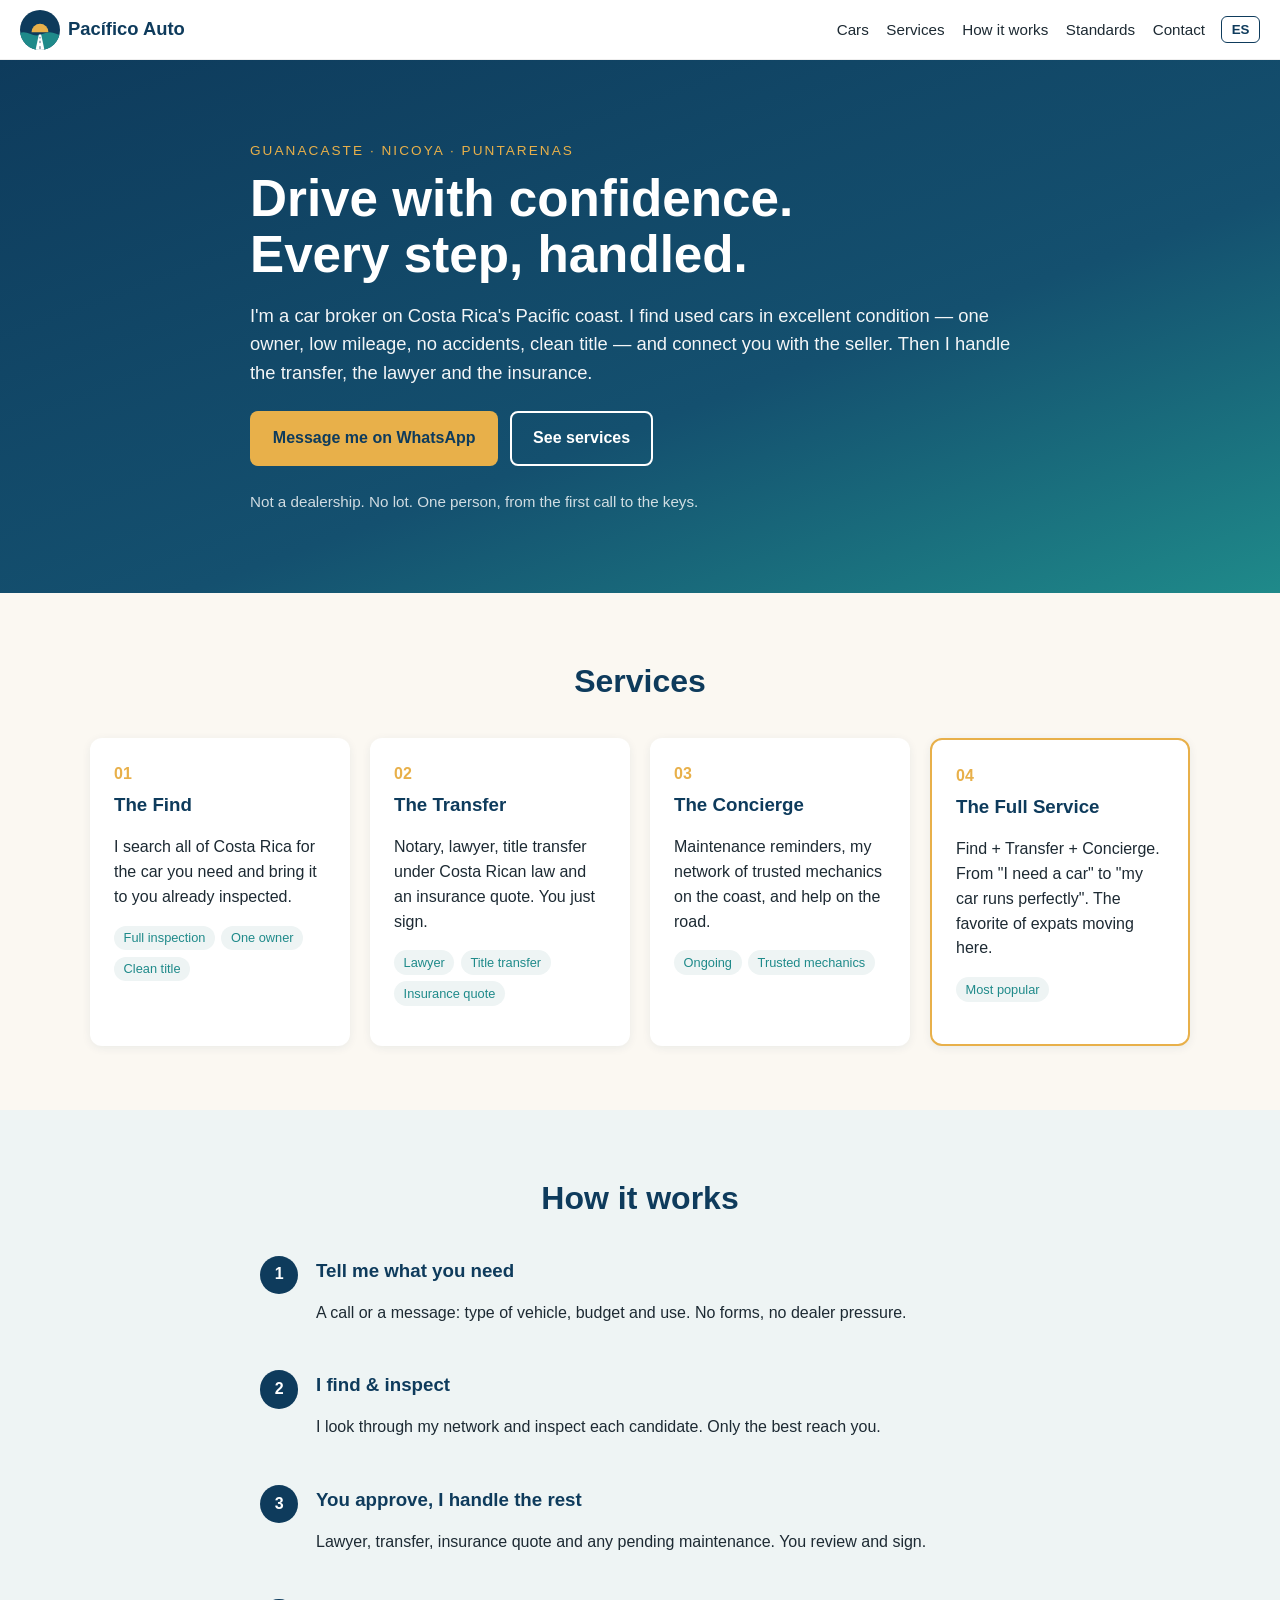
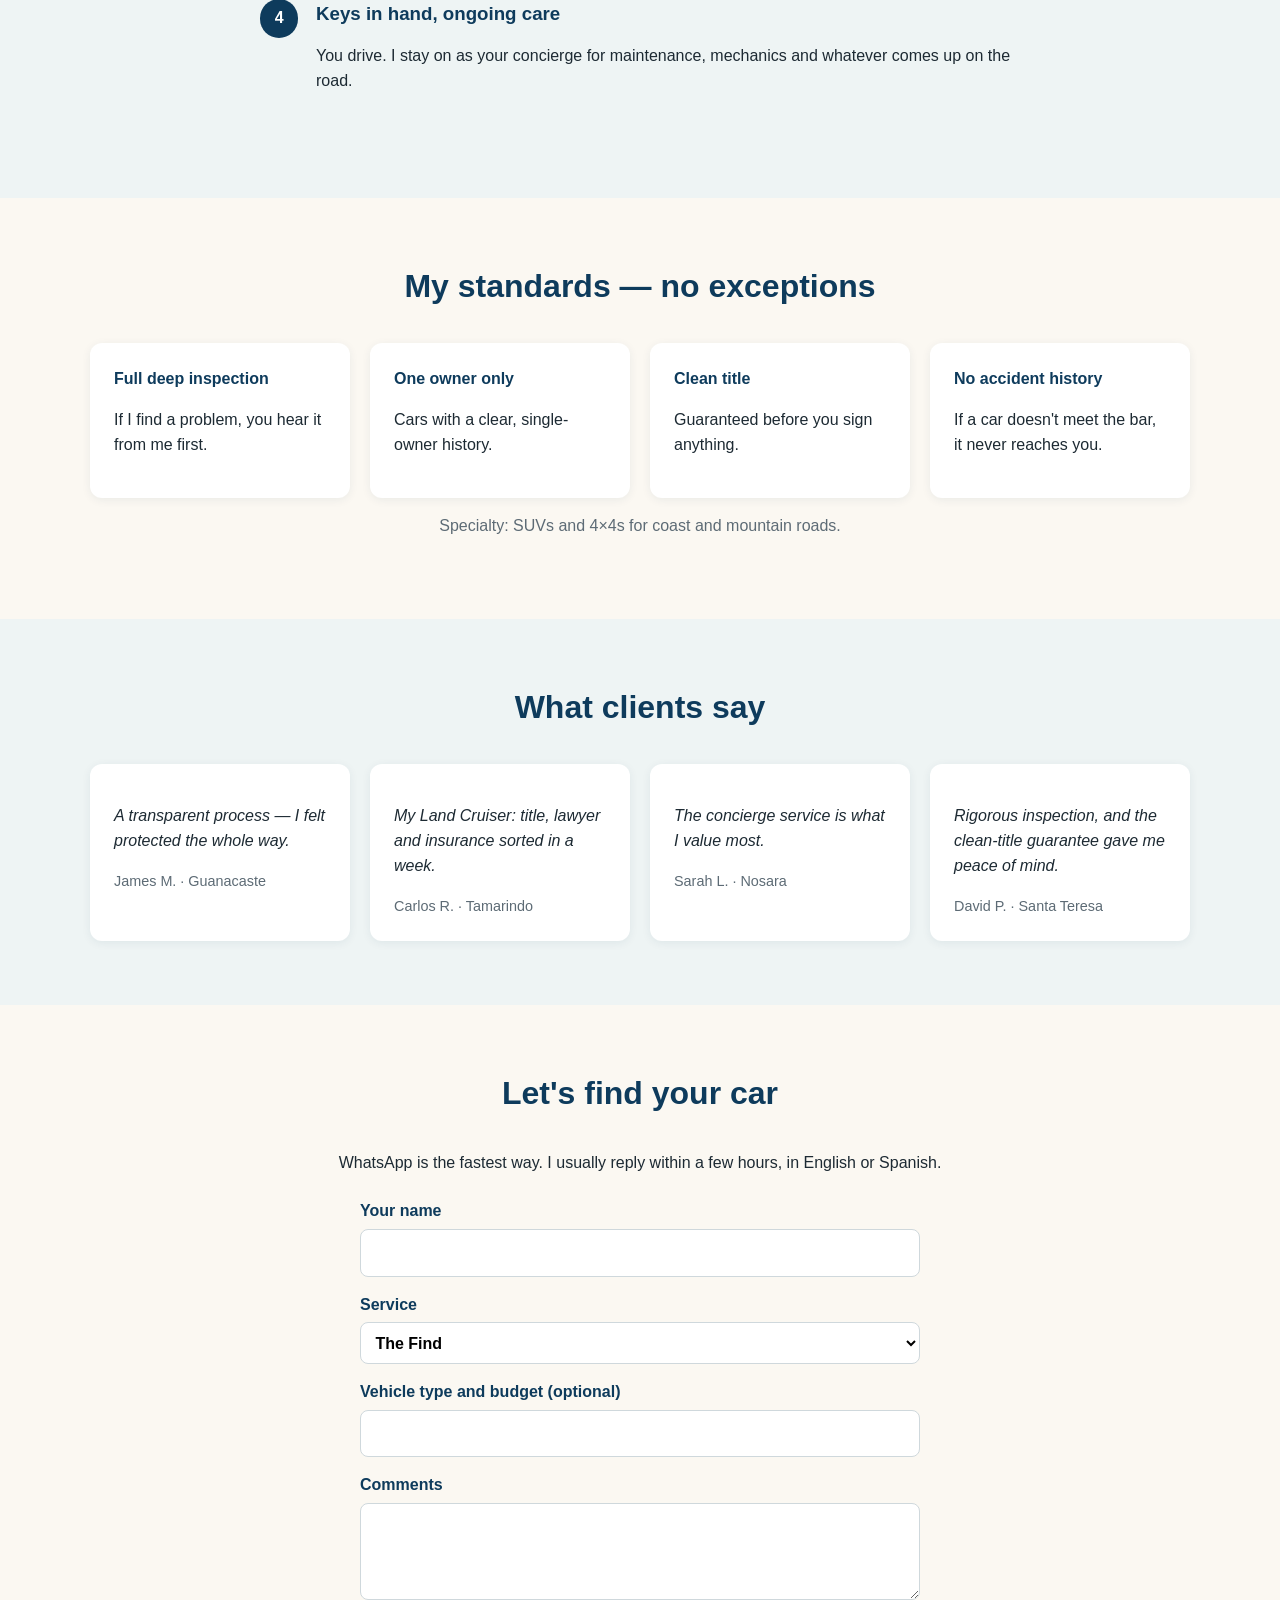
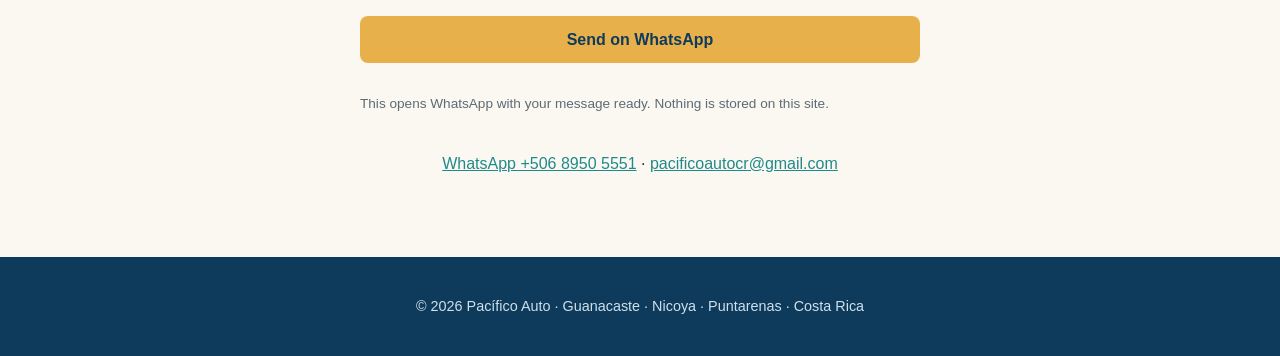
==== index.html @ 258a3d74 "Páginas de autos generadas desde las fichas (build.py) Co-Authored-By: Claude Fable 5.2 <noreply@ant" ====
<!DOCTYPE html>
<html lang="en" class="lang-en">
<head>
<meta charset="utf-8">
<meta name="viewport" content="width=device-width, initial-scale=1">
<title>Pacífico Auto — Car broker on Costa Rica's Pacific coast</title>
<meta name="description" content="Pacífico Auto finds one-owner, clean-title, accident-free used cars on Costa Rica's Pacific coast and handles the transfer, lawyer and insurance. Guanacaste · Nicoya · Puntarenas.">
<link rel="icon" href="img/icon.svg" type="image/svg+xml">
<link rel="stylesheet" href="css/style.css">
</head>
<body>

<header class="top">
  <a class="brand" href="#inicio" aria-label="Pacífico Auto">
    <img src="img/icon.svg" alt="" width="40" height="40">
    <span>Pacífico Auto</span>
  </a>
  <nav>
    <a href="autos/index.html"><span class="en">Cars</span><span class="es">Autos</span></a>
    <a href="#services"><span class="en">Services</span><span class="es">Servicios</span></a>
    <a href="#how"><span class="en">How it works</span><span class="es">Cómo funciona</span></a>
    <a href="#standards"><span class="en">Standards</span><span class="es">Estándares</span></a>
    <a href="#contact"><span class="en">Contact</span><span class="es">Contacto</span></a>
  </nav>
  <button class="lang-toggle" type="button" aria-label="Cambiar idioma / Switch language">
    <span class="en">ES</span><span class="es">EN</span>
  </button>
</header>

<main>

<section id="inicio" class="hero">
  <div class="hero-inner">
    <p class="kicker">Guanacaste · Nicoya · Puntarenas</p>
    <h1>Drive with confidence.<br>Every step, handled.</h1>
    <p class="lead">
      <span class="en">I'm a car broker on Costa Rica's Pacific coast. I find used cars in excellent condition — one owner, low mileage, no accidents, clean title — and connect you with the seller. Then I handle the transfer, the lawyer and the insurance.</span>
      <span class="es">Soy car broker en la costa del Pacífico de Costa Rica. Busco autos usados en excelentes condiciones —de un dueño, poco kilometraje, sin accidentes y título limpio— y lo conecto con el vendedor. Después me encargo del traspaso, el abogado y el seguro.</span>
    </p>
    <div class="cta">
      <a class="btn primary" href="https://wa.me/50689505551" target="_blank" rel="noopener">
        <span class="en">Message me on WhatsApp</span><span class="es">Escríbame por WhatsApp</span>
      </a>
      <a class="btn ghost" href="#services"><span class="en">See services</span><span class="es">Ver servicios</span></a>
    </div>
    <p class="note"><span class="en">Not a dealership. No lot. One person, from the first call to the keys.</span><span class="es">No soy agencia ni tengo lote. Una sola persona, de la primera llamada a las llaves.</span></p>
  </div>
</section>

<section id="services">
  <h2><span class="en">Services</span><span class="es">Servicios</span></h2>
  <div class="grid four">
    <article class="card">
      <span class="num">01</span>
      <h3>The Find</h3>
      <p class="en">I search all of Costa Rica for the car you need and bring it to you already inspected.</p>
      <p class="es">Busco en todo Costa Rica el auto que necesita y se lo entrego ya revisado.</p>
      <ul class="tags"><li class="en">Full inspection</li><li class="es">Inspección completa</li><li class="en">One owner</li><li class="es">Un dueño</li><li class="en">Clean title</li><li class="es">Título limpio</li></ul>
    </article>
    <article class="card">
      <span class="num">02</span>
      <h3>The Transfer</h3>
      <p class="en">Notary, lawyer, title transfer under Costa Rican law and an insurance quote. You just sign.</p>
      <p class="es">Notario, abogado, traspaso del título según la ley de Costa Rica y cotización del seguro. Usted solo firma.</p>
      <ul class="tags"><li class="en">Lawyer</li><li class="es">Abogado</li><li class="en">Title transfer</li><li class="es">Traspaso</li><li class="en">Insurance quote</li><li class="es">Seguro</li></ul>
    </article>
    <article class="card">
      <span class="num">03</span>
      <h3>The Concierge</h3>
      <p class="en">Maintenance reminders, my network of trusted mechanics on the coast, and help on the road.</p>
      <p class="es">Recordatorios de mantenimiento, mi red de mecánicos de confianza en la costa y ayuda en carretera.</p>
      <ul class="tags"><li class="en">Ongoing</li><li class="es">Continuo</li><li class="en">Trusted mechanics</li><li class="es">Mecánicos de confianza</li></ul>
    </article>
    <article class="card featured">
      <span class="num">04</span>
      <h3>The Full Service</h3>
      <p class="en">Find + Transfer + Concierge. From "I need a car" to "my car runs perfectly". The favorite of expats moving here.</p>
      <p class="es">Find + Transfer + Concierge. Del "necesito un auto" al "mi auto anda perfecto". El favorito de los expats que llegan.</p>
      <ul class="tags"><li class="en">Most popular</li><li class="es">El más pedido</li></ul>
    </article>
  </div>
</section>

<section id="how" class="alt">
  <h2><span class="en">How it works</span><span class="es">Cómo funciona</span></h2>
  <ol class="steps">
    <li><h3><span class="en">Tell me what you need</span><span class="es">Dígame qué necesita</span></h3>
      <p class="en">A call or a message: type of vehicle, budget and use. No forms, no dealer pressure.</p>
      <p class="es">Una llamada o un mensaje: tipo de vehículo, presupuesto y uso. Sin formularios ni presión de agencia.</p></li>
    <li><h3><span class="en">I find &amp; inspect</span><span class="es">Busco e inspecciono</span></h3>
      <p class="en">I look through my network and inspect each candidate. Only the best reach you.</p>
      <p class="es">Busco en mi red e inspecciono cada opción. Solo le llegan las mejores.</p></li>
    <li><h3><span class="en">You approve, I handle the rest</span><span class="es">Usted aprueba, yo hago el resto</span></h3>
      <p class="en">Lawyer, transfer, insurance quote and any pending maintenance. You review and sign.</p>
      <p class="es">Abogado, traspaso, cotización del seguro y cualquier mantenimiento pendiente. Usted revisa y firma.</p></li>
    <li><h3><span class="en">Keys in hand, ongoing care</span><span class="es">Llaves en mano y cuidado continuo</span></h3>
      <p class="en">You drive. I stay on as your concierge for maintenance, mechanics and whatever comes up on the road.</p>
      <p class="es">Usted maneja. Yo sigo como su concierge: mantenimiento, mecánicos y lo que surja en la carretera.</p></li>
  </ol>
</section>

<section id="standards">
  <h2><span class="en">My standards — no exceptions</span><span class="es">Mis estándares, sin excepciones</span></h2>
  <div class="grid four">
    <div class="std"><strong><span class="en">Full deep inspection</span><span class="es">Inspección completa</span></strong>
      <p class="en">If I find a problem, you hear it from me first.</p><p class="es">Si encuentro un problema, usted lo sabe primero.</p></div>
    <div class="std"><strong><span class="en">One owner only</span><span class="es">Un solo dueño</span></strong>
      <p class="en">Cars with a clear, single-owner history.</p><p class="es">Autos con historia clara, de un solo dueño.</p></div>
    <div class="std"><strong><span class="en">Clean title</span><span class="es">Título limpio</span></strong>
      <p class="en">Guaranteed before you sign anything.</p><p class="es">Garantizado antes de que usted firme.</p></div>
    <div class="std"><strong><span class="en">No accident history</span><span class="es">Sin accidentes</span></strong>
      <p class="en">If a car doesn't meet the bar, it never reaches you.</p><p class="es">Si un auto no cumple, nunca le llega.</p></div>
  </div>
  <p class="center muted"><span class="en">Specialty: SUVs and 4×4s for coast and mountain roads.</span><span class="es">Especialidad: SUVs y 4×4 para la costa y la montaña.</span></p>
</section>

<section id="testimonials" class="alt">
  <h2><span class="en">What clients say</span><span class="es">Lo que dicen los clientes</span></h2>
  <div class="grid four">
    <blockquote><p class="en">A transparent process — I felt protected the whole way.</p><p class="es">Un proceso transparente; me sentí protegido todo el tiempo.</p><cite>James M. · Guanacaste</cite></blockquote>
    <blockquote><p class="en">My Land Cruiser: title, lawyer and insurance sorted in a week.</p><p class="es">Mi Land Cruiser: título, abogado y seguro listos en una semana.</p><cite>Carlos R. · Tamarindo</cite></blockquote>
    <blockquote><p class="en">The concierge service is what I value most.</p><p class="es">El servicio de concierge es lo que más valoro.</p><cite>Sarah L. · Nosara</cite></blockquote>
    <blockquote><p class="en">Rigorous inspection, and the clean-title guarantee gave me peace of mind.</p><p class="es">Inspección rigurosa, y la garantía de título limpio me dio tranquilidad.</p><cite>David P. · Santa Teresa</cite></blockquote>
  </div>
</section>

<section id="contact">
  <h2><span class="en">Let's find your car</span><span class="es">Busquemos su auto</span></h2>
  <p class="center"><span class="en">WhatsApp is the fastest way. I usually reply within a few hours, in English or Spanish.</span><span class="es">WhatsApp es lo más rápido. Normalmente respondo en pocas horas, en español o inglés.</span></p>
  <form id="wa-form" class="form">
    <label><span class="en">Your name</span><span class="es">Su nombre</span><input name="name" required></label>
    <label><span class="en">Service</span><span class="es">Servicio</span>
      <select name="service">
        <option>The Find</option><option>The Transfer</option><option>The Concierge</option><option>The Full Service</option>
        <option value="Not sure yet">Not sure yet / Aún no sé</option>
      </select></label>
    <label><span class="en">Vehicle type and budget (optional)</span><span class="es">Tipo de vehículo y presupuesto (opcional)</span><input name="vehicle"></label>
    <label><span class="en">Comments</span><span class="es">Comentarios</span><textarea name="comments" rows="3"></textarea></label>
    <button class="btn primary" type="submit"><span class="en">Send on WhatsApp</span><span class="es">Enviar por WhatsApp</span></button>
    <p class="muted small"><span class="en">This opens WhatsApp with your message ready. Nothing is stored on this site.</span><span class="es">Se abre WhatsApp con su mensaje listo. Este sitio no guarda nada.</span></p>
  </form>
  <p class="center"><a href="https://wa.me/50689505551" target="_blank" rel="noopener">WhatsApp +506 8950 5551</a> · <a href="mailto:pacificoautocr@gmail.com">pacificoautocr@gmail.com</a></p>
</section>

</main>

<footer>
  <p>© <span id="year">2026</span> Pacífico Auto · Guanacaste · Nicoya · Puntarenas · Costa Rica</p>
</footer>

<script src="js/main.js"></script>
</body>
</html>
---- css/style.css ----
:root{--ocean:#0E3B5C;--sand:#E8B04A;--teal:#1F8A8A;--ink:#1d2a33;--muted:#5d6b75;--bg:#fbf8f2;--card:#fff}
*{box-sizing:border-box}
html{scroll-behavior:smooth}
body{margin:0;font-family:"Helvetica Neue",Arial,sans-serif;color:var(--ink);background:var(--bg);line-height:1.55}
.lang-en .es,.lang-es .en{display:none}
a{color:var(--teal)}
.top{position:sticky;top:0;z-index:10;display:flex;align-items:center;gap:1rem;padding:.6rem 1.25rem;background:rgba(255,255,255,.95);border-bottom:1px solid #eee}
.brand{display:flex;align-items:center;gap:.5rem;font-weight:700;font-size:1.15rem;color:var(--ocean);text-decoration:none}
.top nav{margin-left:auto;display:flex;gap:1.1rem}
.top nav a{color:var(--ink);text-decoration:none;font-size:.95rem}
.lang-toggle{border:1px solid var(--ocean);background:none;color:var(--ocean);border-radius:6px;padding:.3rem .6rem;font-weight:700;cursor:pointer}
.hero{background:linear-gradient(160deg,var(--ocean) 0%,#14506f 60%,var(--teal) 100%);color:#fff;padding:5rem 1.25rem 4rem}
.hero-inner{max-width:780px;margin:0 auto}
.kicker{letter-spacing:.15em;text-transform:uppercase;color:var(--sand);font-size:.85rem;margin:0}
h1{font-size:clamp(2rem,5vw,3.2rem);line-height:1.1;margin:.6rem 0 1rem}
.lead{font-size:1.15rem;opacity:.95}
.note{opacity:.8;font-size:.95rem}
.cta{display:flex;flex-wrap:wrap;gap:.75rem;margin:1.5rem 0}
.btn{display:inline-block;padding:.8rem 1.3rem;border-radius:8px;font-weight:700;text-decoration:none;border:2px solid transparent;cursor:pointer;font-size:1rem}
.btn.primary{background:var(--sand);color:var(--ocean)}
.btn.ghost{border-color:#fff;color:#fff}
section{padding:4rem 1.25rem}
section.alt{background:#eef4f4}
h2{text-align:center;color:var(--ocean);font-size:2rem;margin:0 0 2rem}
.grid{display:grid;gap:1.25rem;max-width:1100px;margin:0 auto}
.grid.four{grid-template-columns:repeat(auto-fit,minmax(230px,1fr))}
.card,.std,blockquote{background:var(--card);border-radius:12px;padding:1.5rem;box-shadow:0 2px 10px rgba(14,59,92,.07)}
.card.featured{border:2px solid var(--sand)}
.num{color:var(--sand);font-weight:700}
.card h3{margin:.2rem 0 .5rem;color:var(--ocean)}
.tags{list-style:none;padding:0;display:flex;flex-wrap:wrap;gap:.4rem}
.tags li{background:#eef4f4;color:var(--teal);border-radius:20px;padding:.15rem .6rem;font-size:.8rem}
.lang-en .tags li.es,.lang-es .tags li.en{display:none}
.steps{max-width:760px;margin:0 auto;padding:0;list-style:none;counter-reset:s}
.steps li{counter-increment:s;position:relative;padding:0 0 1.5rem 3.5rem}
.steps li::before{content:counter(s);position:absolute;left:0;top:0;width:2.4rem;height:2.4rem;border-radius:50%;background:var(--ocean);color:#fff;display:grid;place-items:center;font-weight:700}
.steps h3{margin:.3rem 0;color:var(--ocean)}
.std strong{color:var(--ocean)}
blockquote{margin:0;font-style:italic}
cite{display:block;margin-top:.6rem;font-style:normal;color:var(--muted);font-size:.9rem}
.center{text-align:center}.muted{color:var(--muted)}.small{font-size:.85rem}
.form{max-width:560px;margin:1.5rem auto;display:grid;gap:1rem}
.form label{display:grid;gap:.3rem;font-weight:600;color:var(--ocean)}
.form input,.form select,.form textarea{font:inherit;padding:.65rem;border:1px solid #cfd8dc;border-radius:8px;background:#fff}
footer{background:var(--ocean);color:#cfe0ea;text-align:center;padding:1.5rem;font-size:.9rem}
@media(max-width:700px){.top nav{display:none}.hero{padding-top:3rem}}
/* --- Autos --- */
.aviso-ejemplo{margin:0;background:#b3261e;color:#fff;text-align:center;padding:.5rem;font-weight:700;font-size:.9rem}
.grid.autos{grid-template-columns:repeat(auto-fill,minmax(260px,1fr))}
.auto-card{position:relative;display:block;background:var(--card);border-radius:12px;overflow:hidden;box-shadow:0 2px 10px rgba(14,59,92,.07);text-decoration:none;color:var(--ink);padding-bottom:1rem}
.auto-card img,.auto-card .sin-foto{display:block;width:100%;aspect-ratio:3/2;object-fit:cover;background:#dfe9ec}
.auto-card h3{margin:.8rem 1rem .2rem;color:var(--ocean)}
.auto-card p{margin:.1rem 1rem}
.auto-card .estado{position:absolute;top:.7rem;left:.7rem}
.estado{display:inline-block;border-radius:20px;padding:.2rem .7rem;font-size:.8rem;font-weight:700;background:var(--teal);color:#fff}
.estado.reservado{background:var(--sand);color:var(--ocean)}
.estado.vendido{background:var(--muted)}
.precio{font-size:1.4rem;font-weight:700;color:var(--ocean);margin:.3rem 0}
.auto{max-width:1100px;margin:0 auto;padding-top:1.5rem}
.auto h1{color:var(--ocean);font-size:clamp(1.6rem,4vw,2.3rem);margin:.5rem 0 .2rem}
.migas a{text-decoration:none}
.auto-cols{display:grid;grid-template-columns:minmax(0,3fr) minmax(0,2fr);gap:2rem;align-items:start}
.galeria>img{width:100%;aspect-ratio:3/2;object-fit:cover;border-radius:12px;background:#dfe9ec;display:block}
.galeria.sin-fotos{aspect-ratio:3/2;display:grid;place-items:center;background:#dfe9ec;border-radius:12px;color:var(--muted)}
.thumbs{display:grid;grid-template-columns:repeat(auto-fill,minmax(84px,1fr));gap:.5rem;margin-top:.5rem}
.thumbs img{width:100%;aspect-ratio:3/2;object-fit:cover;border-radius:6px;cursor:pointer;opacity:.7;border:2px solid transparent}
.thumbs img.activa,.thumbs img:hover{opacity:1;border-color:var(--sand)}
.ficha{display:grid;grid-template-columns:1fr 1fr;gap:.6rem 1rem;margin:1rem 0}
.ficha dt{font-size:.8rem;color:var(--muted);text-transform:uppercase;letter-spacing:.05em}
.ficha dd{margin:0;font-weight:600}
.lang-en a.btn.es,.lang-es a.btn.en{display:none}
.auto-texto{max-width:720px;margin-top:2rem}
@media(max-width:800px){.auto-cols{grid-template-columns:1fr}}
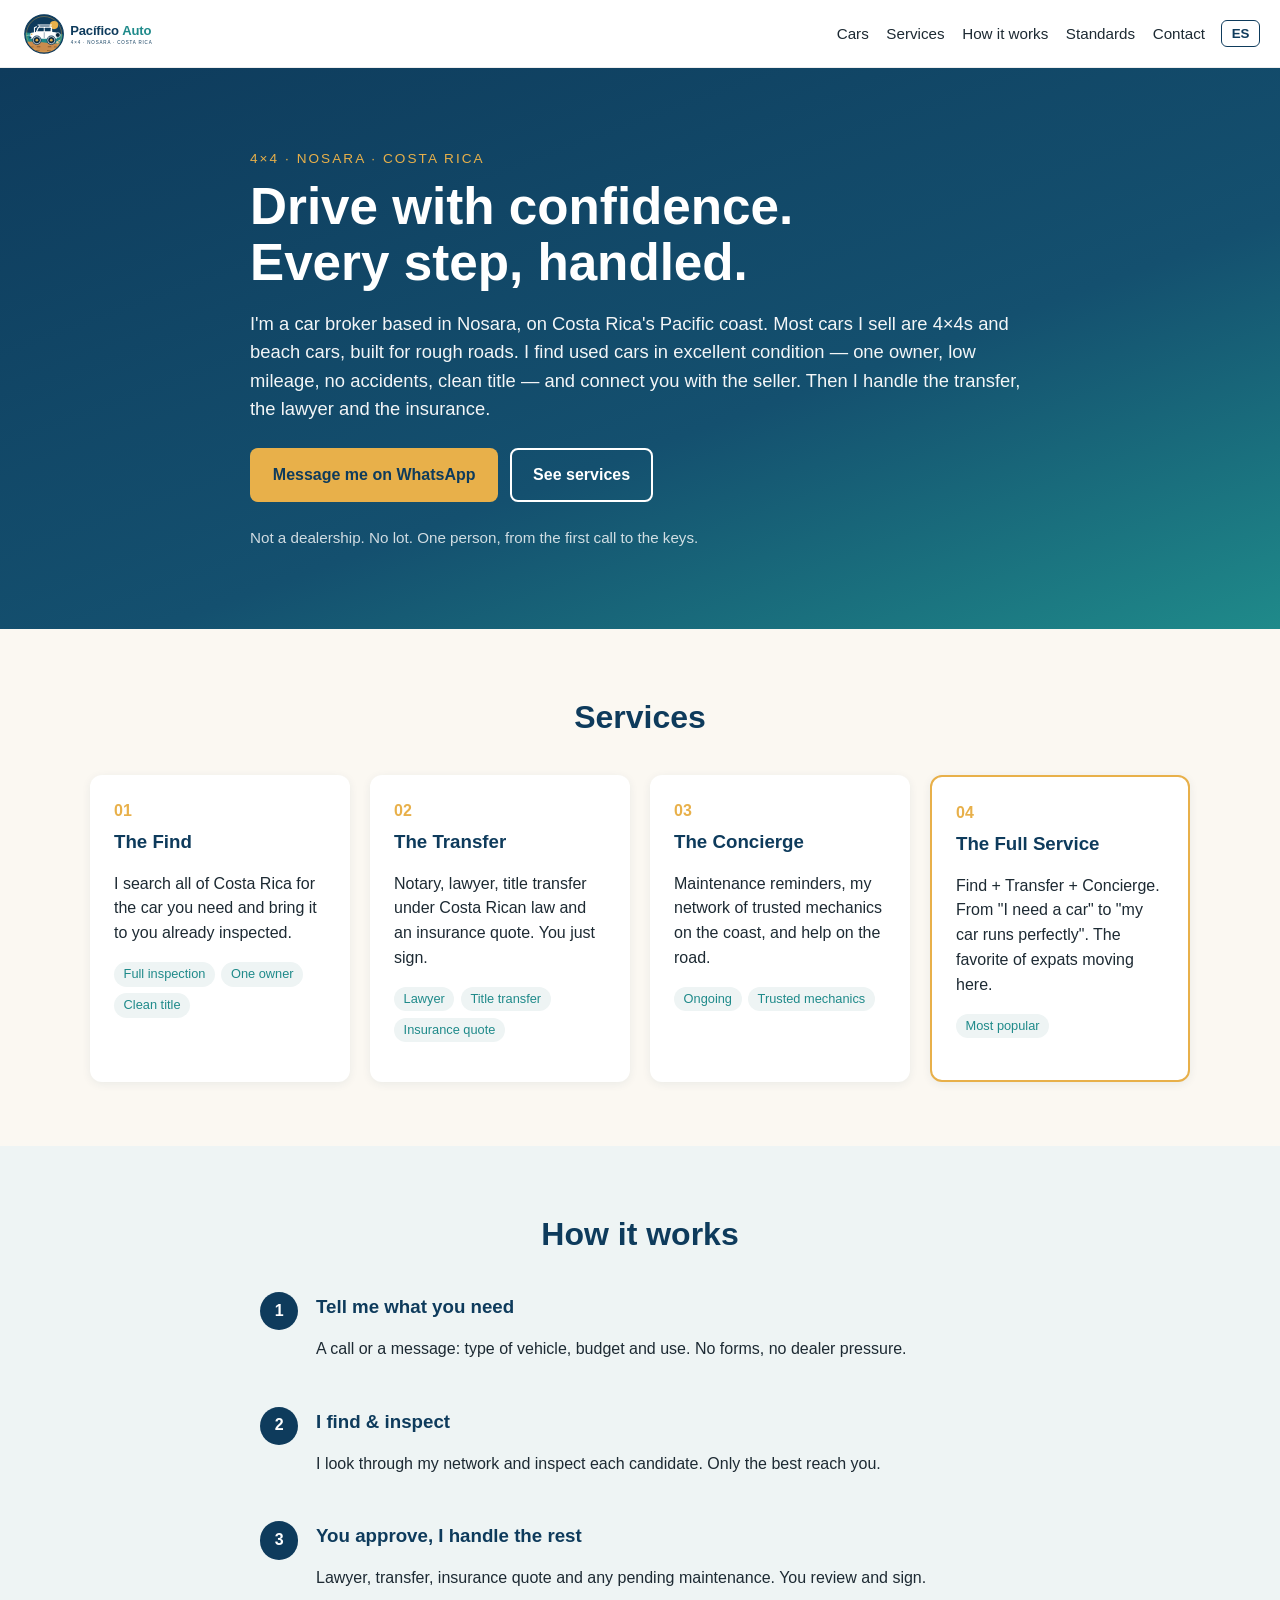
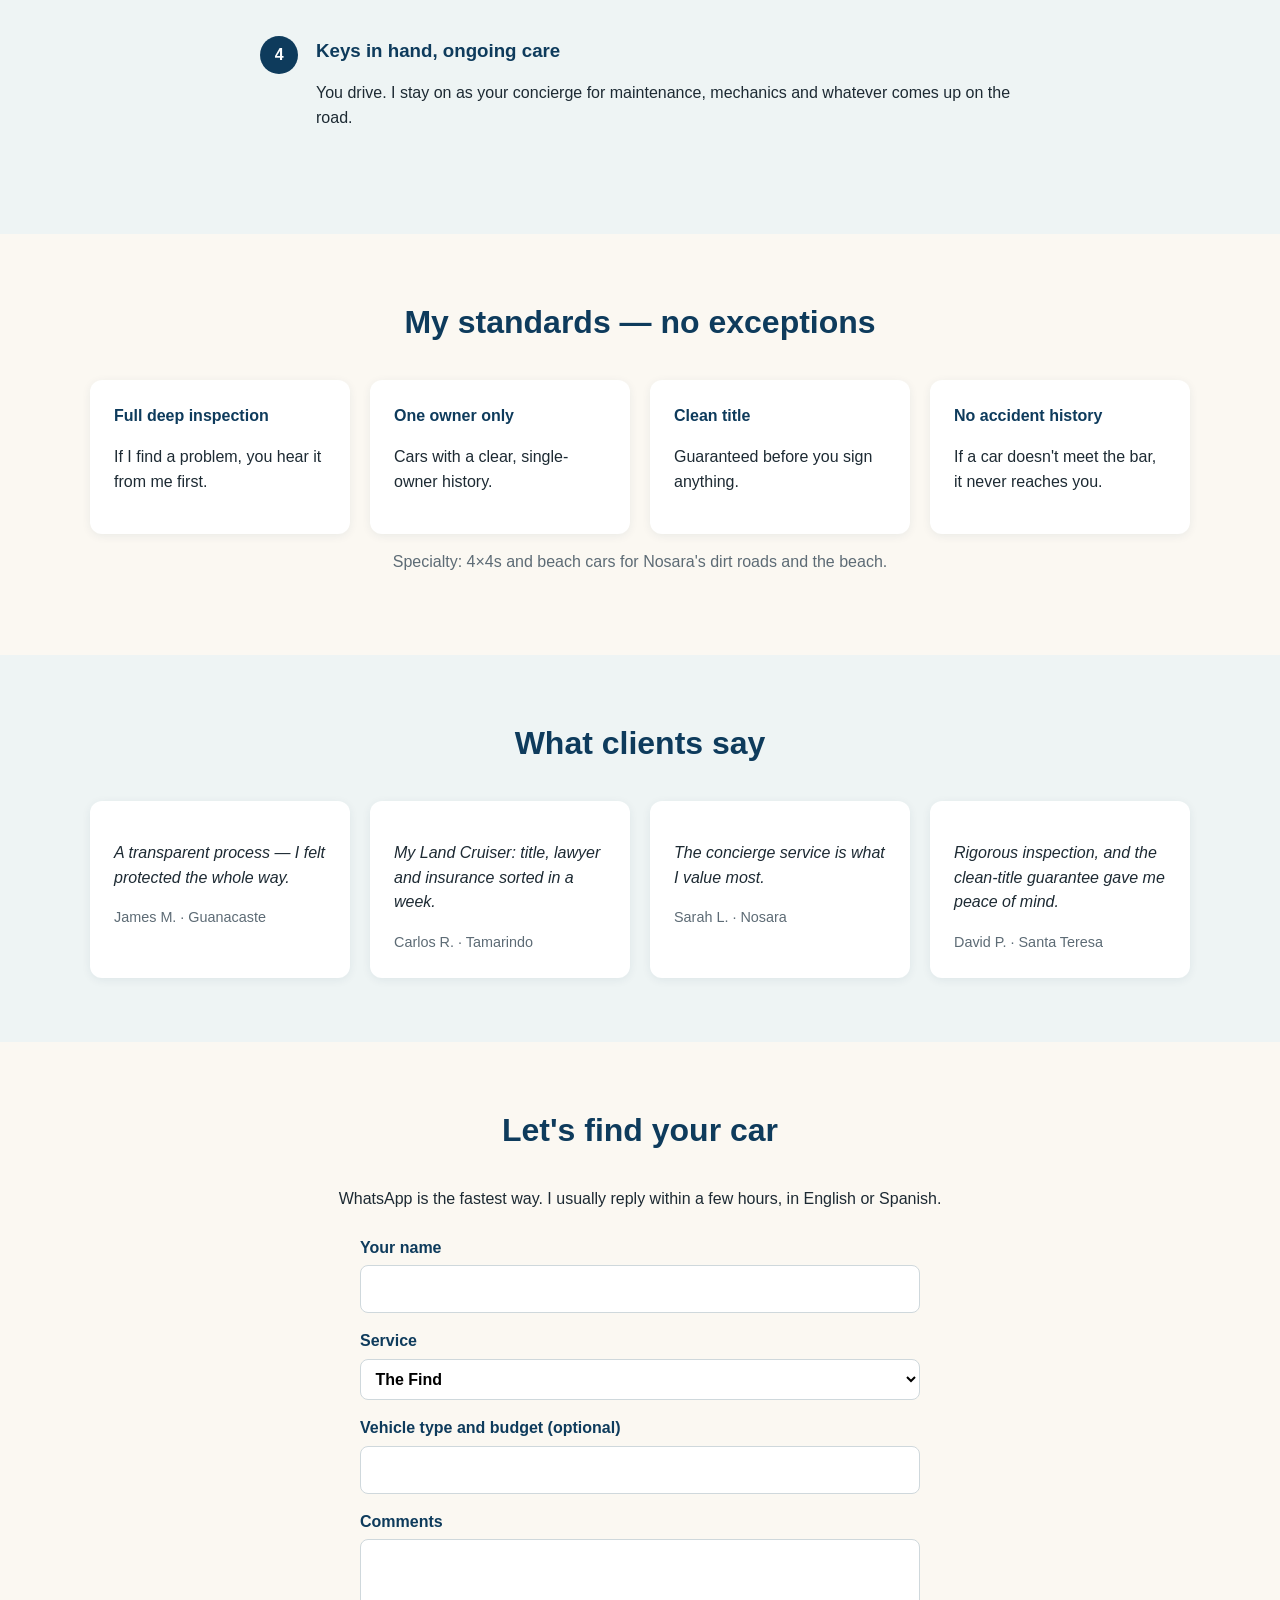
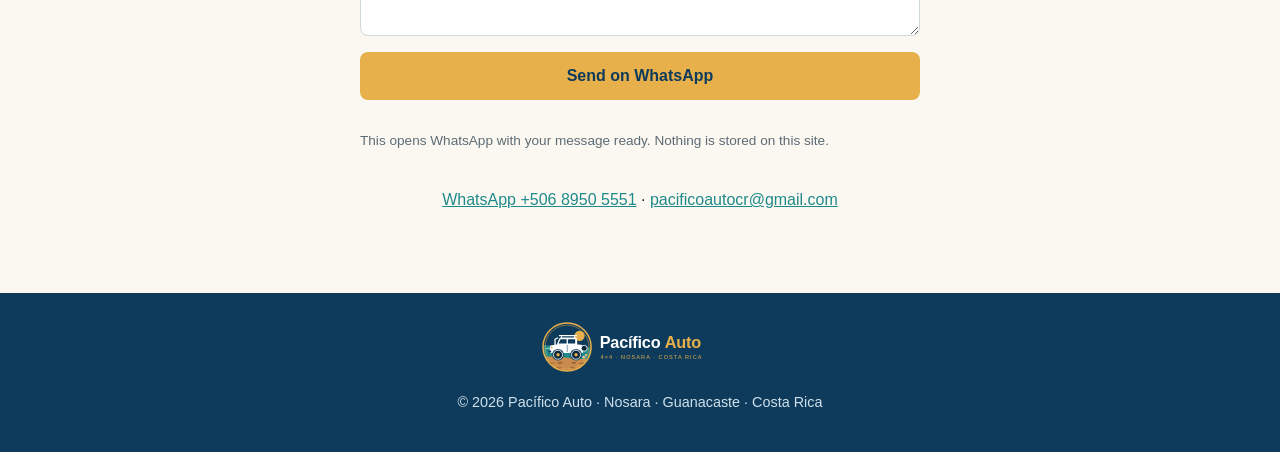
==== commit 9b202d50: "Logo 4×4 Nosara y textos de Nosara, 4×4 y playeros Co-Authored-By: Claude Opus 5.5 <noreply@anthropi" ====
--- a/index.html
+++ b/index.html
@@ -3,17 +3,27 @@
 <head>
 <meta charset="utf-8">
 <meta name="viewport" content="width=device-width, initial-scale=1">
-<title>Pacífico Auto — Car broker on Costa Rica's Pacific coast</title>
-<meta name="description" content="Pacífico Auto finds one-owner, clean-title, accident-free used cars on Costa Rica's Pacific coast and handles the transfer, lawyer and insurance. Guanacaste · Nicoya · Puntarenas.">
+<title>Pacífico Auto — 4×4 car broker in Nosara, Costa Rica</title>
+<meta name="description" content="Pacífico Auto finds one-owner, clean-title, accident-free 4×4s and beach cars in Nosara and Costa Rica's Pacific coast, and handles the transfer, lawyer and insurance. Guanacaste · Nicoya · Puntarenas.">
+<link rel="canonical" href="https://pacifico-auto.com/">
+<meta property="og:type" content="website">
+<meta property="og:site_name" content="Pacífico Auto">
+<meta property="og:title" content="Pacífico Auto — Drive with confidence. Every step, handled.">
+<meta property="og:description" content="Car broker on Costa Rica's Pacific coast: one-owner, clean-title, accident-free cars. Transfer, lawyer and insurance handled.">
+<meta property="og:url" content="https://pacifico-auto.com/">
+<meta property="og:locale" content="en_US">
+<meta property="og:locale:alternate" content="es_CR">
+<meta name="theme-color" content="#0E3B5C">
 <link rel="icon" href="img/icon.svg" type="image/svg+xml">
+<link rel="apple-touch-icon" href="img/pacifico-auto-icono.png">
+<meta property="og:image" content="https://pacifico-auto.com/img/pacifico-auto-cuadrado.png">
 <link rel="stylesheet" href="css/style.css">
 </head>
 <body>
 
 <header class="top">
   <a class="brand" href="#inicio" aria-label="Pacífico Auto">
-    <img src="img/icon.svg" alt="" width="40" height="40">
-    <span>Pacífico Auto</span>
+    <img class="logo" src="img/pacifico-auto-horizontal.svg" alt="Pacífico Auto — 4×4 · Nosara · Costa Rica" width="165" height="48">
   </a>
   <nav>
     <a href="autos/index.html"><span class="en">Cars</span><span class="es">Autos</span></a>
@@ -31,11 +41,11 @@
 
 <section id="inicio" class="hero">
   <div class="hero-inner">
-    <p class="kicker">Guanacaste · Nicoya · Puntarenas</p>
+    <p class="kicker">4×4 · Nosara · Costa Rica</p>
     <h1>Drive with confidence.<br>Every step, handled.</h1>
     <p class="lead">
-      <span class="en">I'm a car broker on Costa Rica's Pacific coast. I find used cars in excellent condition — one owner, low mileage, no accidents, clean title — and connect you with the seller. Then I handle the transfer, the lawyer and the insurance.</span>
-      <span class="es">Soy car broker en la costa del Pacífico de Costa Rica. Busco autos usados en excelentes condiciones —de un dueño, poco kilometraje, sin accidentes y título limpio— y lo conecto con el vendedor. Después me encargo del traspaso, el abogado y el seguro.</span>
+      <span class="en">I'm a car broker based in Nosara, on Costa Rica's Pacific coast. Most cars I sell are 4×4s and beach cars, built for rough roads. I find used cars in excellent condition — one owner, low mileage, no accidents, clean title — and connect you with the seller. Then I handle the transfer, the lawyer and the insurance.</span>
+      <span class="es">Soy car broker en Nosara, en la costa del Pacífico de Costa Rica. La mayoría de los carros que vendo son 4×4 y playeros, hechos para calles malas. Busco autos usados en excelentes condiciones —de un dueño, poco kilometraje, sin accidentes y título limpio— y lo conecto con el vendedor. Después me encargo del traspaso, el abogado y el seguro.</span>
     </p>
     <div class="cta">
       <a class="btn primary" href="https://wa.me/50689505551" target="_blank" rel="noopener">
@@ -111,7 +121,7 @@
     <div class="std"><strong><span class="en">No accident history</span><span class="es">Sin accidentes</span></strong>
       <p class="en">If a car doesn't meet the bar, it never reaches you.</p><p class="es">Si un auto no cumple, nunca le llega.</p></div>
   </div>
-  <p class="center muted"><span class="en">Specialty: SUVs and 4×4s for coast and mountain roads.</span><span class="es">Especialidad: SUVs y 4×4 para la costa y la montaña.</span></p>
+  <p class="center muted"><span class="en">Specialty: 4×4s and beach cars for Nosara's dirt roads and the beach.</span><span class="es">Especialidad: 4×4 y playeros para las calles de tierra de Nosara y la playa.</span></p>
 </section>
 
 <section id="testimonials" class="alt">
@@ -145,7 +155,8 @@
 </main>
 
 <footer>
-  <p>© <span id="year">2026</span> Pacífico Auto · Guanacaste · Nicoya · Puntarenas · Costa Rica</p>
+  <img class="footer-logo" src="img/pacifico-auto-horizontal-fondo-azul.svg" alt="Pacífico Auto" width="206" height="60">
+  <p>© <span id="year">2026</span> Pacífico Auto · Nosara · Guanacaste · Costa Rica</p>
 </footer>
 
 <script src="js/main.js"></script>
--- a/css/style.css
+++ b/css/style.css
@@ -71,3 +71,6 @@
 .lang-en a.btn.es,.lang-es a.btn.en{display:none}
 .auto-texto{max-width:720px;margin-top:2rem}
 @media(max-width:800px){.auto-cols{grid-template-columns:1fr}}
+
+.brand .logo{height:48px;width:auto;display:block}
+.footer-logo{height:60px;width:auto;display:block;margin:0 auto .5rem;border-radius:8px}
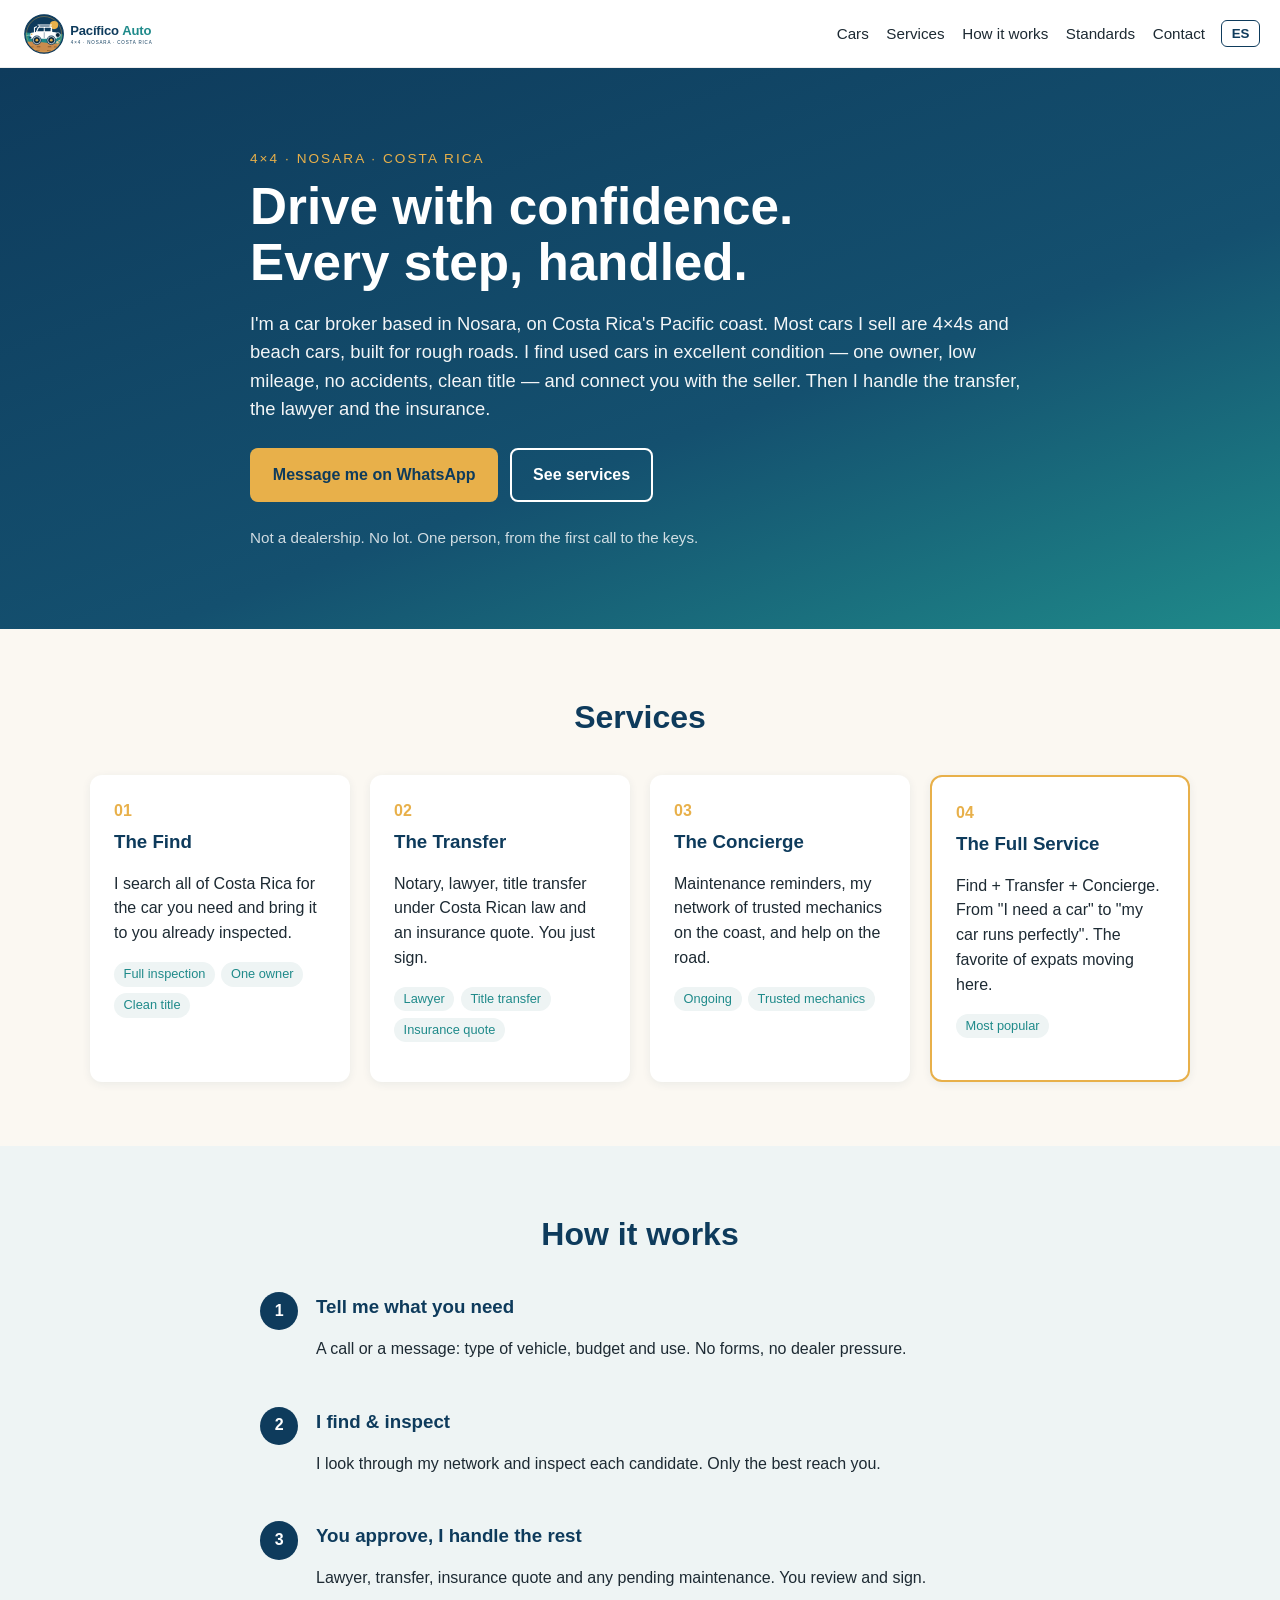
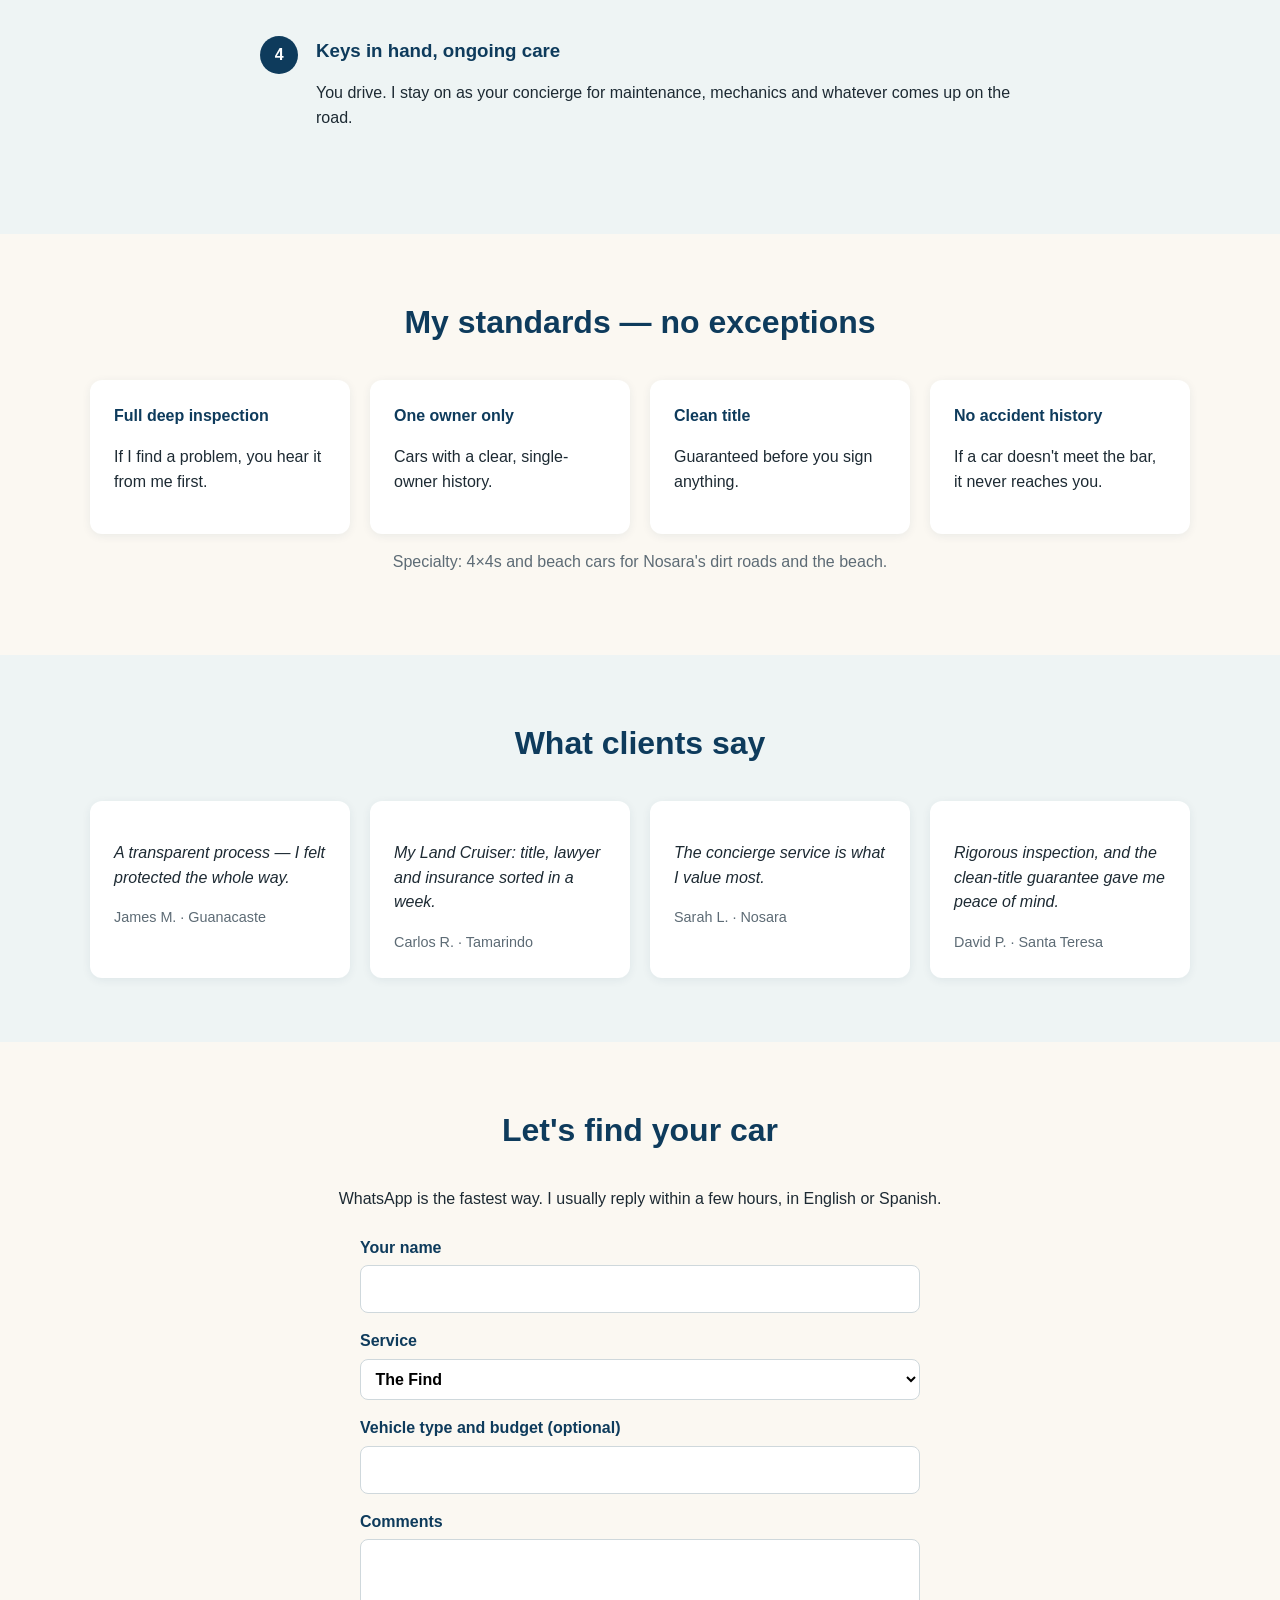
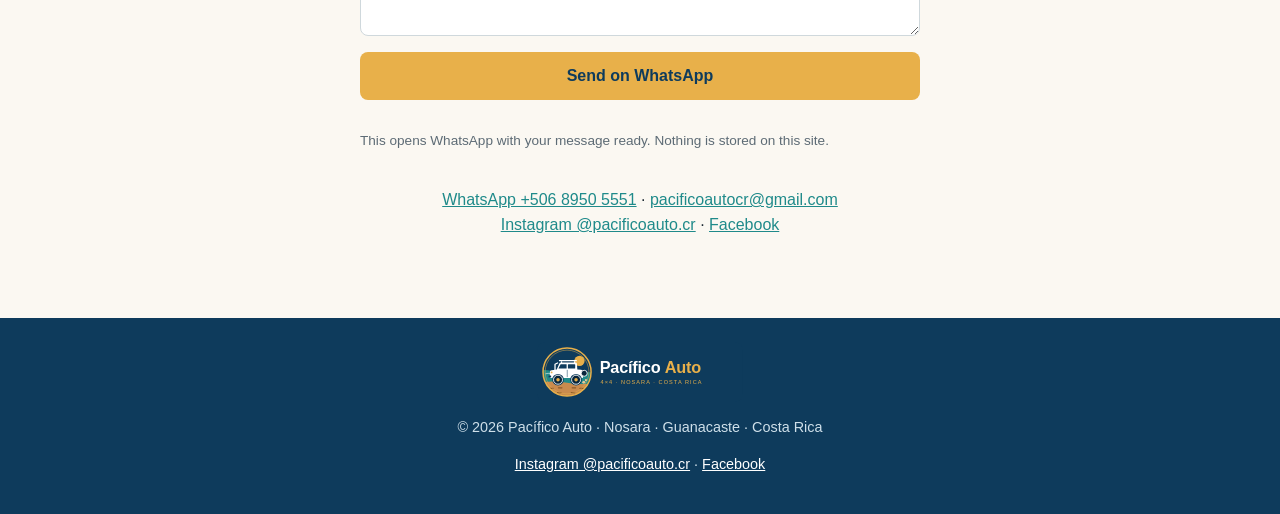
==== commit 690f5b50: "Add Instagram and Facebook links (contact and footer) Co-Authored-By: Claude Opus 5.5 <noreply@anthr" ====
--- a/index.html
+++ b/index.html
@@ -5,18 +5,18 @@
 <meta name="viewport" content="width=device-width, initial-scale=1">
 <title>Pacífico Auto — 4×4 car broker in Nosara, Costa Rica</title>
 <meta name="description" content="Pacífico Auto finds one-owner, clean-title, accident-free 4×4s and beach cars in Nosara and Costa Rica's Pacific coast, and handles the transfer, lawyer and insurance. Guanacaste · Nicoya · Puntarenas.">
-<link rel="canonical" href="https://pacifico-auto.com/">
+<link rel="canonical" href="https://pacificoautocr.com/">
 <meta property="og:type" content="website">
 <meta property="og:site_name" content="Pacífico Auto">
 <meta property="og:title" content="Pacífico Auto — Drive with confidence. Every step, handled.">
-<meta property="og:description" content="Car broker on Costa Rica's Pacific coast: one-owner, clean-title, accident-free cars. Transfer, lawyer and insurance handled.">
-<meta property="og:url" content="https://pacifico-auto.com/">
+<meta property="og:description" content="Car broker · Costa Rica">
+<meta property="og:url" content="https://pacificoautocr.com/">
 <meta property="og:locale" content="en_US">
 <meta property="og:locale:alternate" content="es_CR">
 <meta name="theme-color" content="#0E3B5C">
 <link rel="icon" href="img/icon.svg" type="image/svg+xml">
 <link rel="apple-touch-icon" href="img/pacifico-auto-icono.png">
-<meta property="og:image" content="https://pacifico-auto.com/img/pacifico-auto-cuadrado.png">
+<meta property="og:image" content="https://pacificoautocr.com/img/pacifico-auto-cuadrado.png">
 <link rel="stylesheet" href="css/style.css">
 </head>
 <body>
@@ -149,7 +149,7 @@
     <button class="btn primary" type="submit"><span class="en">Send on WhatsApp</span><span class="es">Enviar por WhatsApp</span></button>
     <p class="muted small"><span class="en">This opens WhatsApp with your message ready. Nothing is stored on this site.</span><span class="es">Se abre WhatsApp con su mensaje listo. Este sitio no guarda nada.</span></p>
   </form>
-  <p class="center"><a href="https://wa.me/50689505551" target="_blank" rel="noopener">WhatsApp +506 8950 5551</a> · <a href="mailto:pacificoautocr@gmail.com">pacificoautocr@gmail.com</a></p>
+  <p class="center"><a href="https://wa.me/50689505551" target="_blank" rel="noopener">WhatsApp +506 8950 5551</a> · <a href="mailto:pacificoautocr@gmail.com">pacificoautocr@gmail.com</a><br><a href="https://www.instagram.com/pacificoauto.cr/" target="_blank" rel="noopener">Instagram @pacificoauto.cr</a> · <a href="https://www.facebook.com/profile.php?id=61596536469097" target="_blank" rel="noopener">Facebook</a></p>
 </section>
 
 </main>
@@ -157,6 +157,7 @@
 <footer>
   <img class="footer-logo" src="img/pacifico-auto-horizontal-fondo-azul.svg" alt="Pacífico Auto" width="206" height="60">
   <p>© <span id="year">2026</span> Pacífico Auto · Nosara · Guanacaste · Costa Rica</p>
+  <p class="social"><a href="https://www.instagram.com/pacificoauto.cr/" target="_blank" rel="noopener">Instagram @pacificoauto.cr</a> · <a href="https://www.facebook.com/profile.php?id=61596536469097" target="_blank" rel="noopener">Facebook</a></p>
 </footer>
 
 <script src="js/main.js"></script>
--- a/css/style.css
+++ b/css/style.css
@@ -43,6 +43,7 @@
 .form label{display:grid;gap:.3rem;font-weight:600;color:var(--ocean)}
 .form input,.form select,.form textarea{font:inherit;padding:.65rem;border:1px solid #cfd8dc;border-radius:8px;background:#fff}
 footer{background:var(--ocean);color:#cfe0ea;text-align:center;padding:1.5rem;font-size:.9rem}
+footer .social a{color:#fff}
 @media(max-width:700px){.top nav{display:none}.hero{padding-top:3rem}}
 /* --- Autos --- */
 .aviso-ejemplo{margin:0;background:#b3261e;color:#fff;text-align:center;padding:.5rem;font-weight:700;font-size:.9rem}
@@ -74,3 +75,5 @@
 
 .brand .logo{height:48px;width:auto;display:block}
 .footer-logo{height:60px;width:auto;display:block;margin:0 auto .5rem;border-radius:8px}
+.vendidos{border-top:1px solid #dfe9ec}
+.auto-card.vendido img{filter:grayscale(.6);opacity:.85}
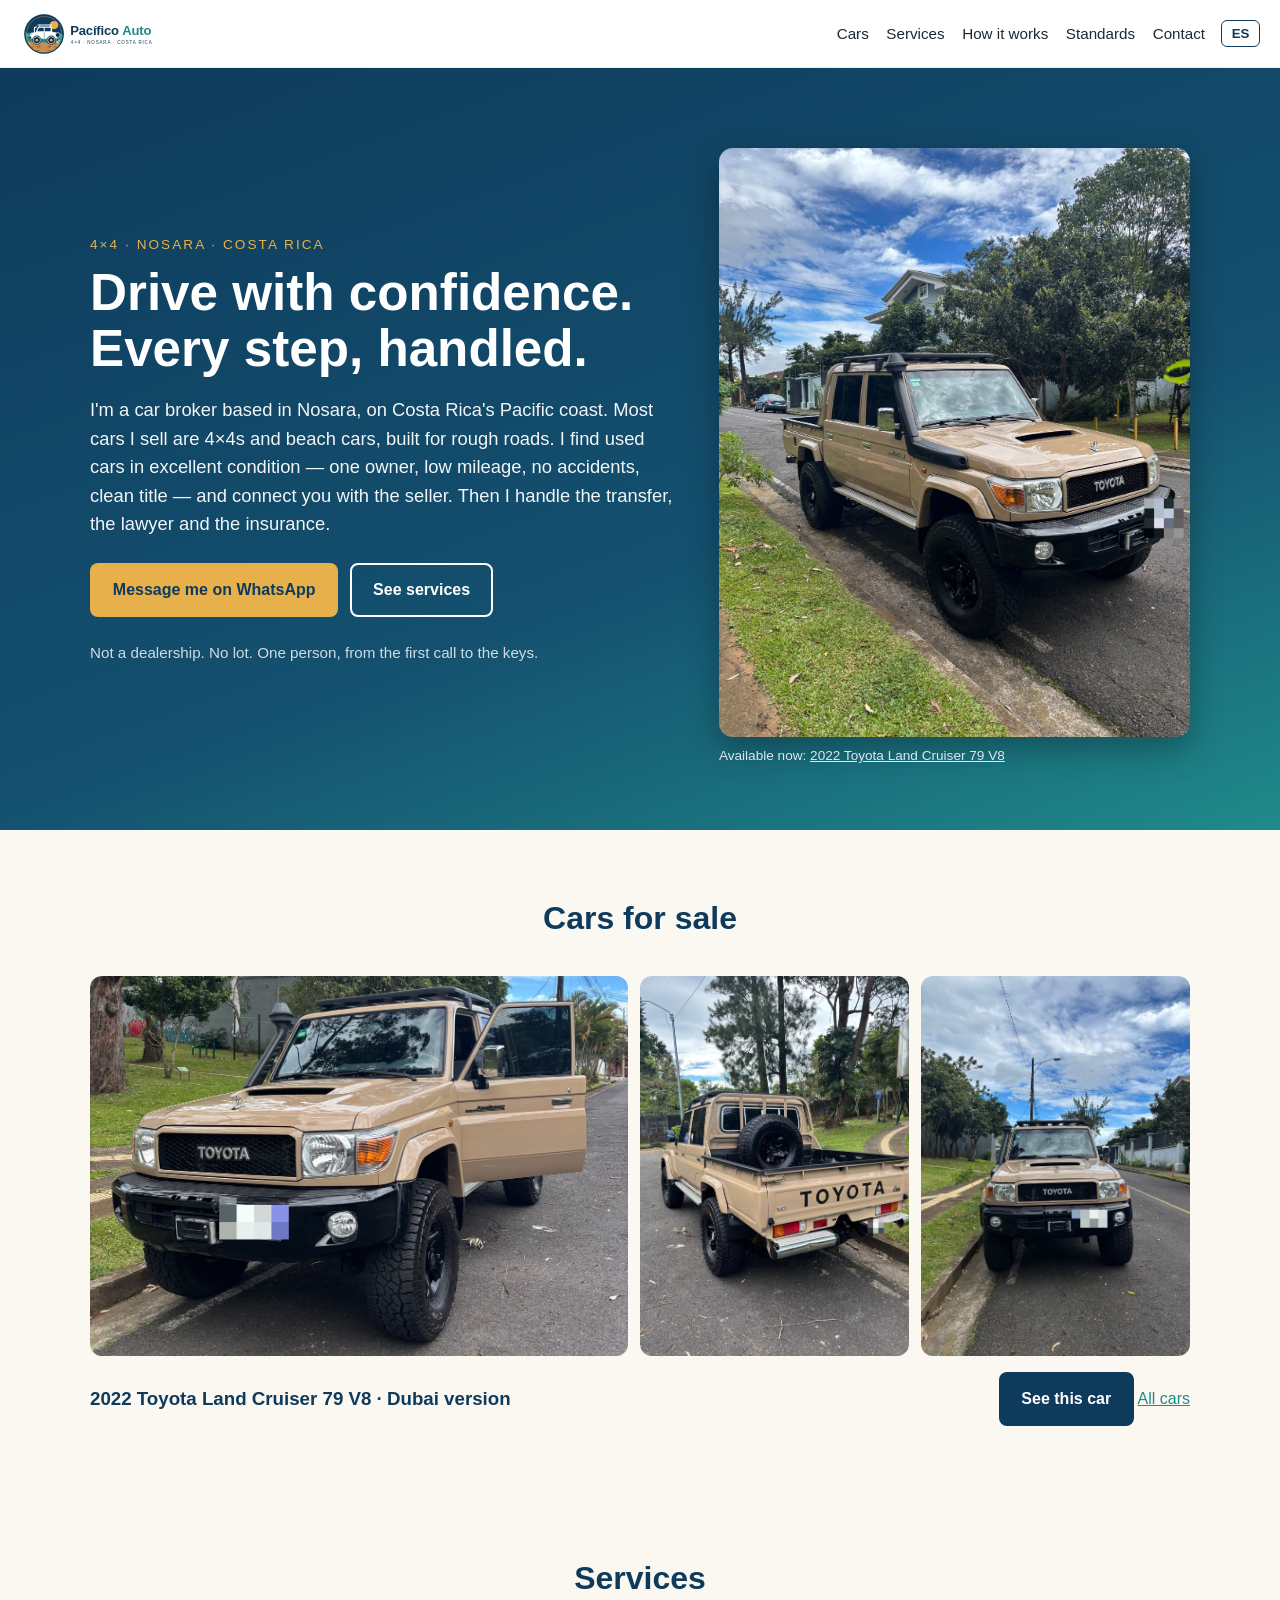
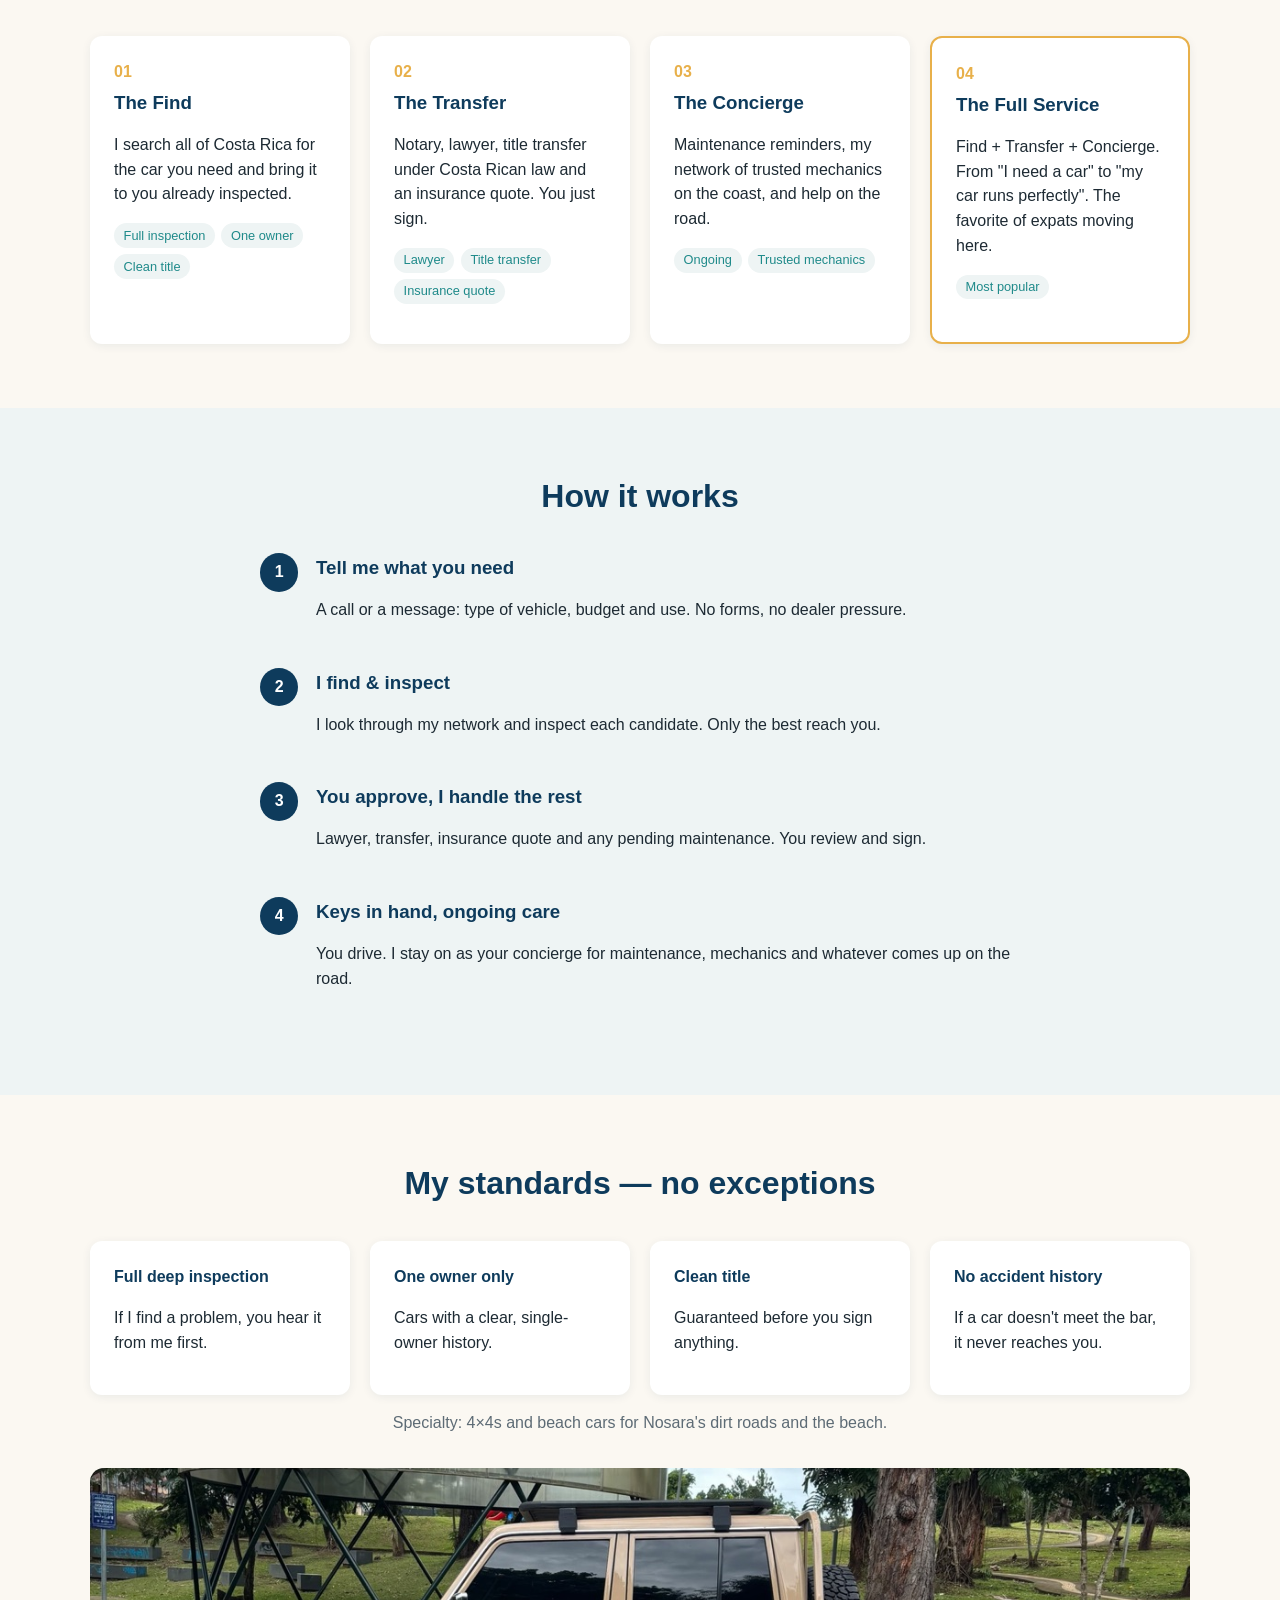
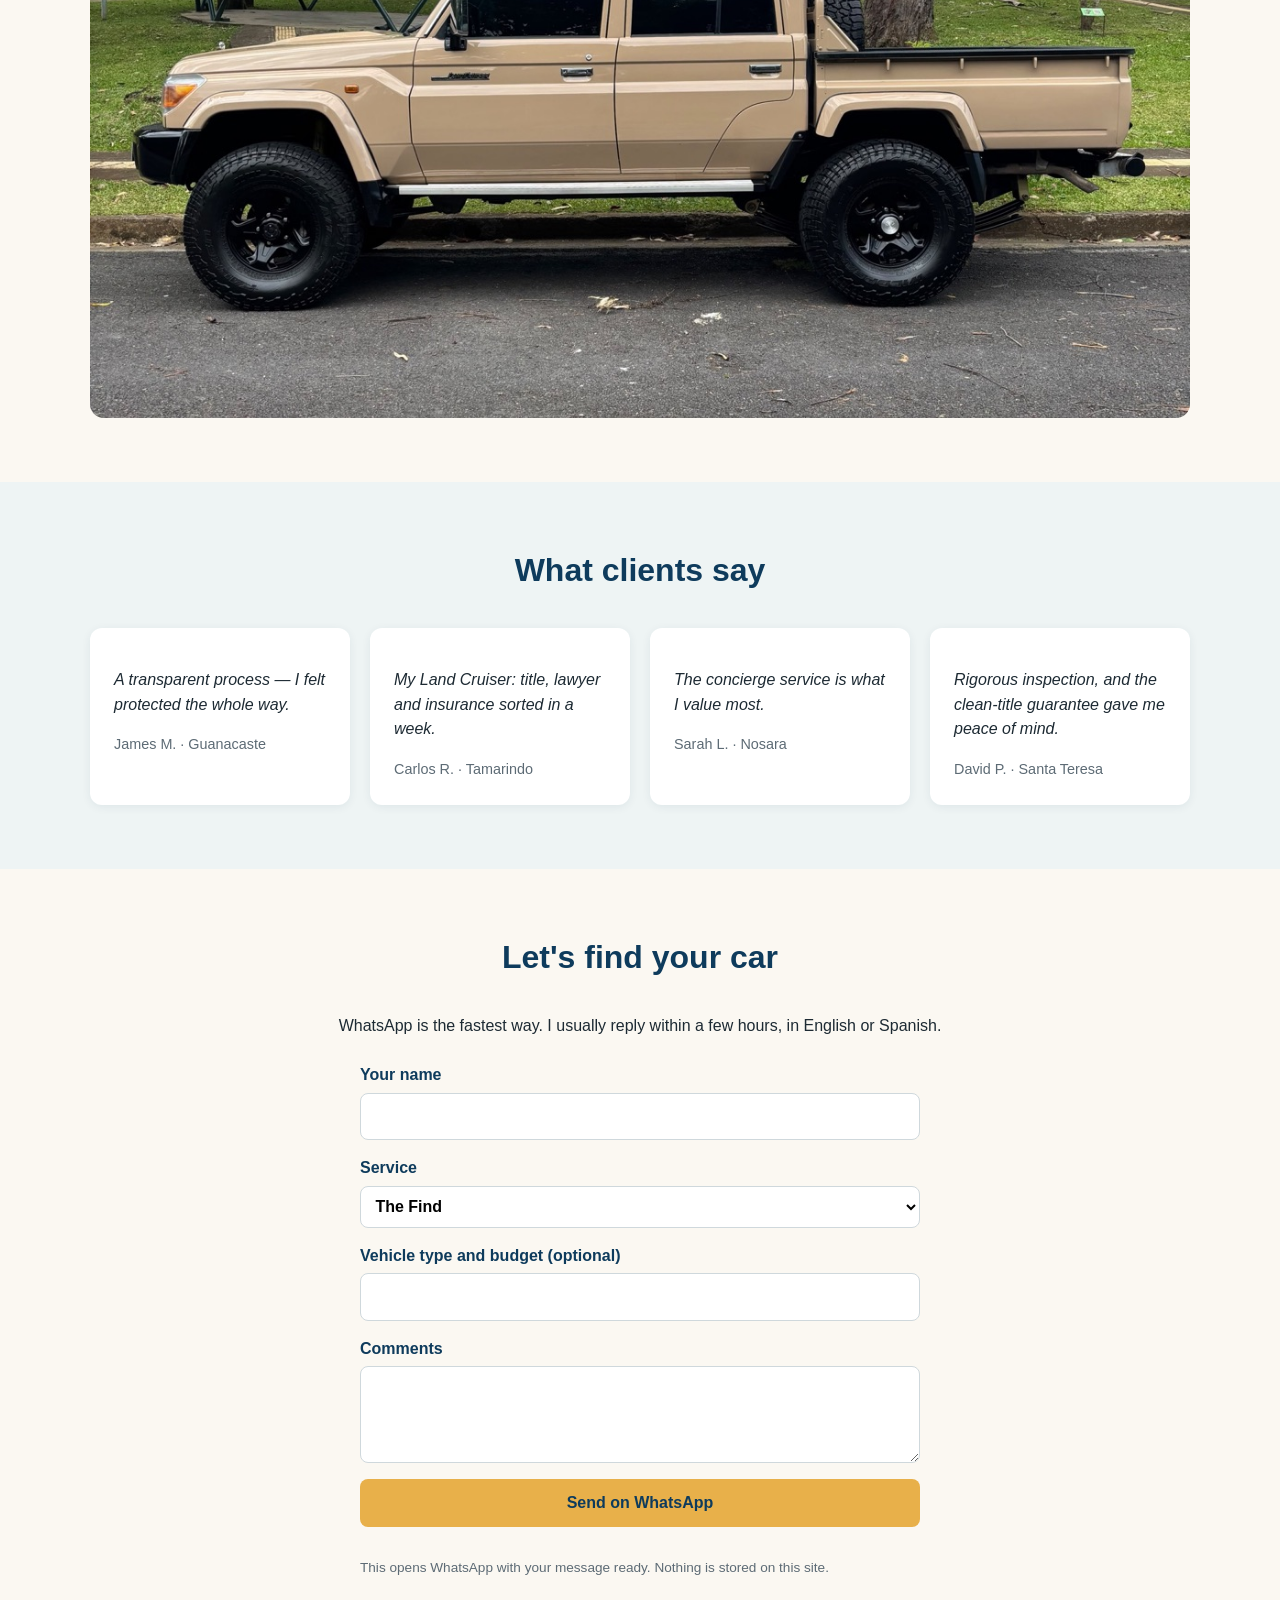
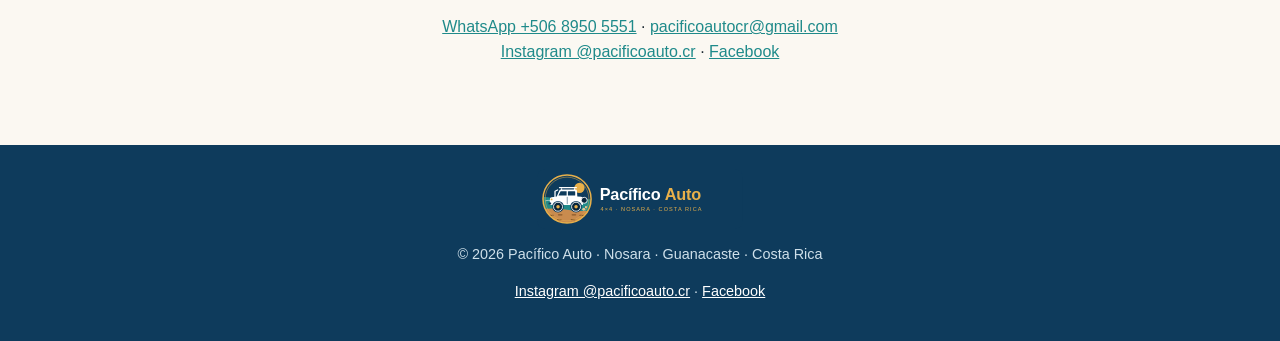
==== commit 09d7a313: "portada: fotos del Land Cruiser 79 V8 Foto al lado del título, sección "Autos en venta" con 3 fotos " ====
--- a/index.html
+++ b/index.html
@@ -17,7 +17,7 @@
 <link rel="icon" href="img/icon.svg" type="image/svg+xml">
 <link rel="apple-touch-icon" href="img/pacifico-auto-icono.png">
 <meta property="og:image" content="https://pacificoautocr.com/img/pacifico-auto-cuadrado.png">
-<link rel="stylesheet" href="css/style.css">
+<link rel="stylesheet" href="css/style.css?v=2">
 </head>
 <body>
 
@@ -40,7 +40,8 @@
 <main>
 
 <section id="inicio" class="hero">
-  <div class="hero-inner">
+  <div class="hero-inner con-foto">
+   <div>
     <p class="kicker">4×4 · Nosara · Costa Rica</p>
     <h1>Drive with confidence.<br>Every step, handled.</h1>
     <p class="lead">
@@ -54,6 +55,29 @@
       <a class="btn ghost" href="#services"><span class="en">See services</span><span class="es">Ver servicios</span></a>
     </div>
     <p class="note"><span class="en">Not a dealership. No lot. One person, from the first call to the keys.</span><span class="es">No soy agencia ni tengo lote. Una sola persona, de la primera llamada a las llaves.</span></p>
+   </div>
+    <figure class="hero-foto">
+      <a href="autos/toyota-land-cruiser-79-v8/index.html">
+        <img src="autos/toyota-land-cruiser-79-v8/fotos/01-tres-cuartos.jpg" alt="2022 Toyota Land Cruiser 79 V8" width="1200" height="1600">
+      </a>
+      <figcaption><span class="en">Available now:</span><span class="es">Disponible:</span> <a href="autos/toyota-land-cruiser-79-v8/index.html">2022 Toyota Land Cruiser 79 V8</a></figcaption>
+    </figure>
+  </div>
+</section>
+
+<section id="for-sale" class="en-venta">
+  <h2><span class="en">Cars for sale</span><span class="es">Autos en venta</span></h2>
+  <div class="tira">
+    <a href="autos/toyota-land-cruiser-79-v8/index.html"><img src="autos/toyota-land-cruiser-79-v8/fotos/07-puerta-abierta.jpg" alt="Toyota Land Cruiser 79 V8, puerta abierta" loading="lazy"></a>
+    <a href="autos/toyota-land-cruiser-79-v8/index.html"><img src="autos/toyota-land-cruiser-79-v8/fotos/05-tres-cuartos-trasero.jpg" alt="Toyota Land Cruiser 79 V8, tres cuartos trasero" loading="lazy"></a>
+    <a href="autos/toyota-land-cruiser-79-v8/index.html"><img src="autos/toyota-land-cruiser-79-v8/fotos/02-frente.jpg" alt="Toyota Land Cruiser 79 V8, frente" loading="lazy"></a>
+  </div>
+  <div class="pie">
+    <h3>2022 Toyota Land Cruiser 79 V8 · <span class="en">Dubai version</span><span class="es">versión Dubai</span></h3>
+    <div>
+      <a class="btn" href="autos/toyota-land-cruiser-79-v8/index.html"><span class="en">See this car</span><span class="es">Ver este auto</span></a>
+      <a href="autos/index.html"><span class="en">All cars</span><span class="es">Todos los autos</span></a>
+    </div>
   </div>
 </section>
 
@@ -122,6 +146,9 @@
       <p class="en">If a car doesn't meet the bar, it never reaches you.</p><p class="es">Si un auto no cumple, nunca le llega.</p></div>
   </div>
   <p class="center muted"><span class="en">Specialty: 4×4s and beach cars for Nosara's dirt roads and the beach.</span><span class="es">Especialidad: 4×4 y playeros para las calles de tierra de Nosara y la playa.</span></p>
+  <figure class="banda-foto">
+    <img src="autos/toyota-land-cruiser-79-v8/fotos/04-lateral.jpg" alt="Toyota Land Cruiser 79 V8, vista lateral" loading="lazy">
+  </figure>
 </section>
 
 <section id="testimonials" class="alt">
--- a/css/style.css
+++ b/css/style.css
@@ -77,3 +77,24 @@
 .footer-logo{height:60px;width:auto;display:block;margin:0 auto .5rem;border-radius:8px}
 .vendidos{border-top:1px solid #dfe9ec}
 .auto-card.vendido img{filter:grayscale(.6);opacity:.85}
+
+/* --- Fotos en la portada --- */
+.hero-inner.con-foto{max-width:1100px;display:grid;grid-template-columns:minmax(0,1.25fr) minmax(0,1fr);gap:2.5rem;align-items:center}
+.hero-foto{margin:0}
+.hero-foto img{display:block;width:100%;height:auto;aspect-ratio:4/5;object-fit:cover;object-position:50% 72%;border-radius:14px;box-shadow:0 12px 32px rgba(0,0,0,.3)}
+.hero-foto figcaption{font-size:.85rem;opacity:.85;margin-top:.5rem}
+.hero-foto a{color:#fff}
+.en-venta .tira{display:grid;grid-template-columns:2fr 1fr 1fr;grid-auto-rows:380px;gap:.75rem;max-width:1100px;margin:0 auto}
+.en-venta .tira img{display:block;width:100%;height:100%;object-fit:cover;object-position:50% 65%;border-radius:12px}
+.en-venta .pie{max-width:1100px;margin:1rem auto 0;display:flex;flex-wrap:wrap;align-items:center;justify-content:space-between;gap:1rem}
+.en-venta .pie h3{margin:0;color:var(--ocean)}
+.en-venta .pie .btn{background:var(--ocean);color:#fff}
+.banda-foto{max-width:1100px;margin:2rem auto 0}
+.banda-foto img{display:block;width:100%;aspect-ratio:2/1;object-fit:cover;object-position:50% 52%;border-radius:14px}
+@media(max-width:800px){
+  .hero-inner.con-foto{grid-template-columns:1fr;gap:1.5rem}
+  .hero-foto img{aspect-ratio:4/3}
+  .en-venta .tira{grid-template-columns:1fr 1fr;grid-auto-rows:220px}
+  .en-venta .tira a:first-child{grid-column:1/-1}
+  .banda-foto img{aspect-ratio:4/3}
+}
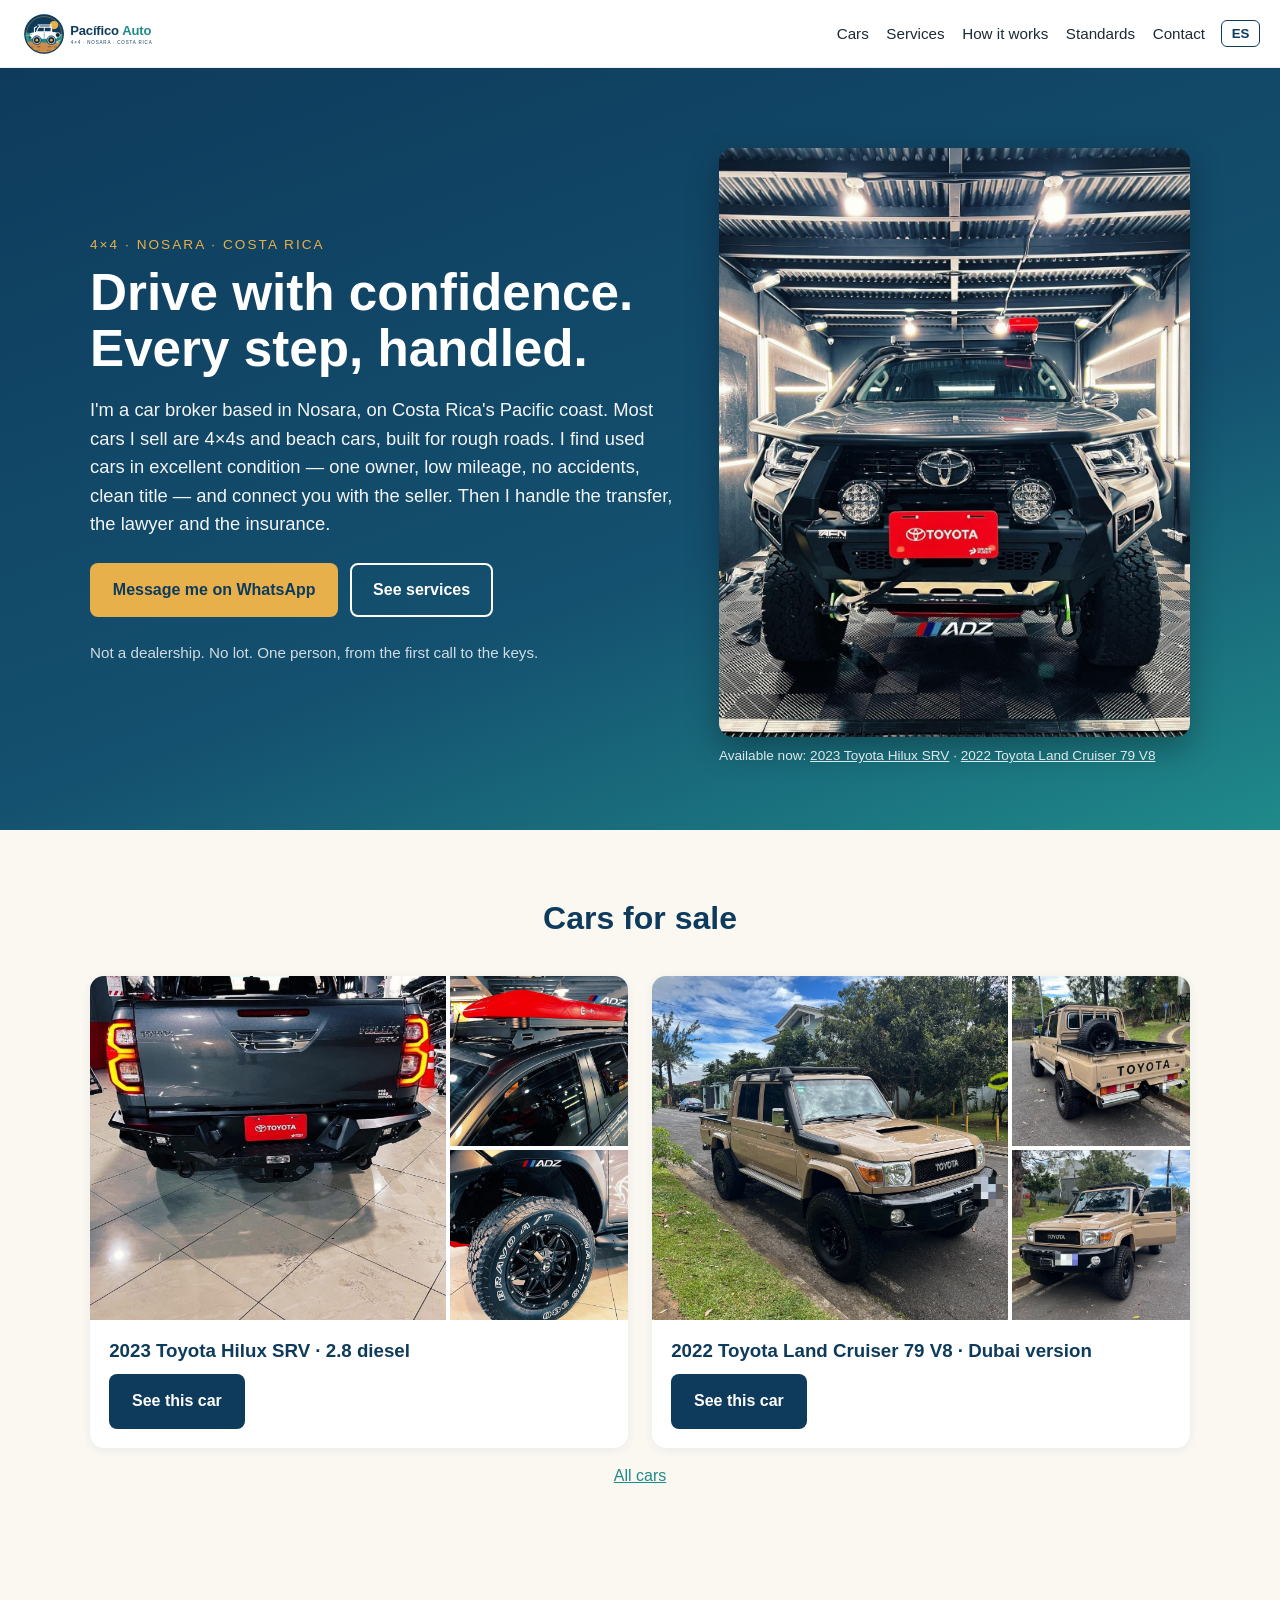
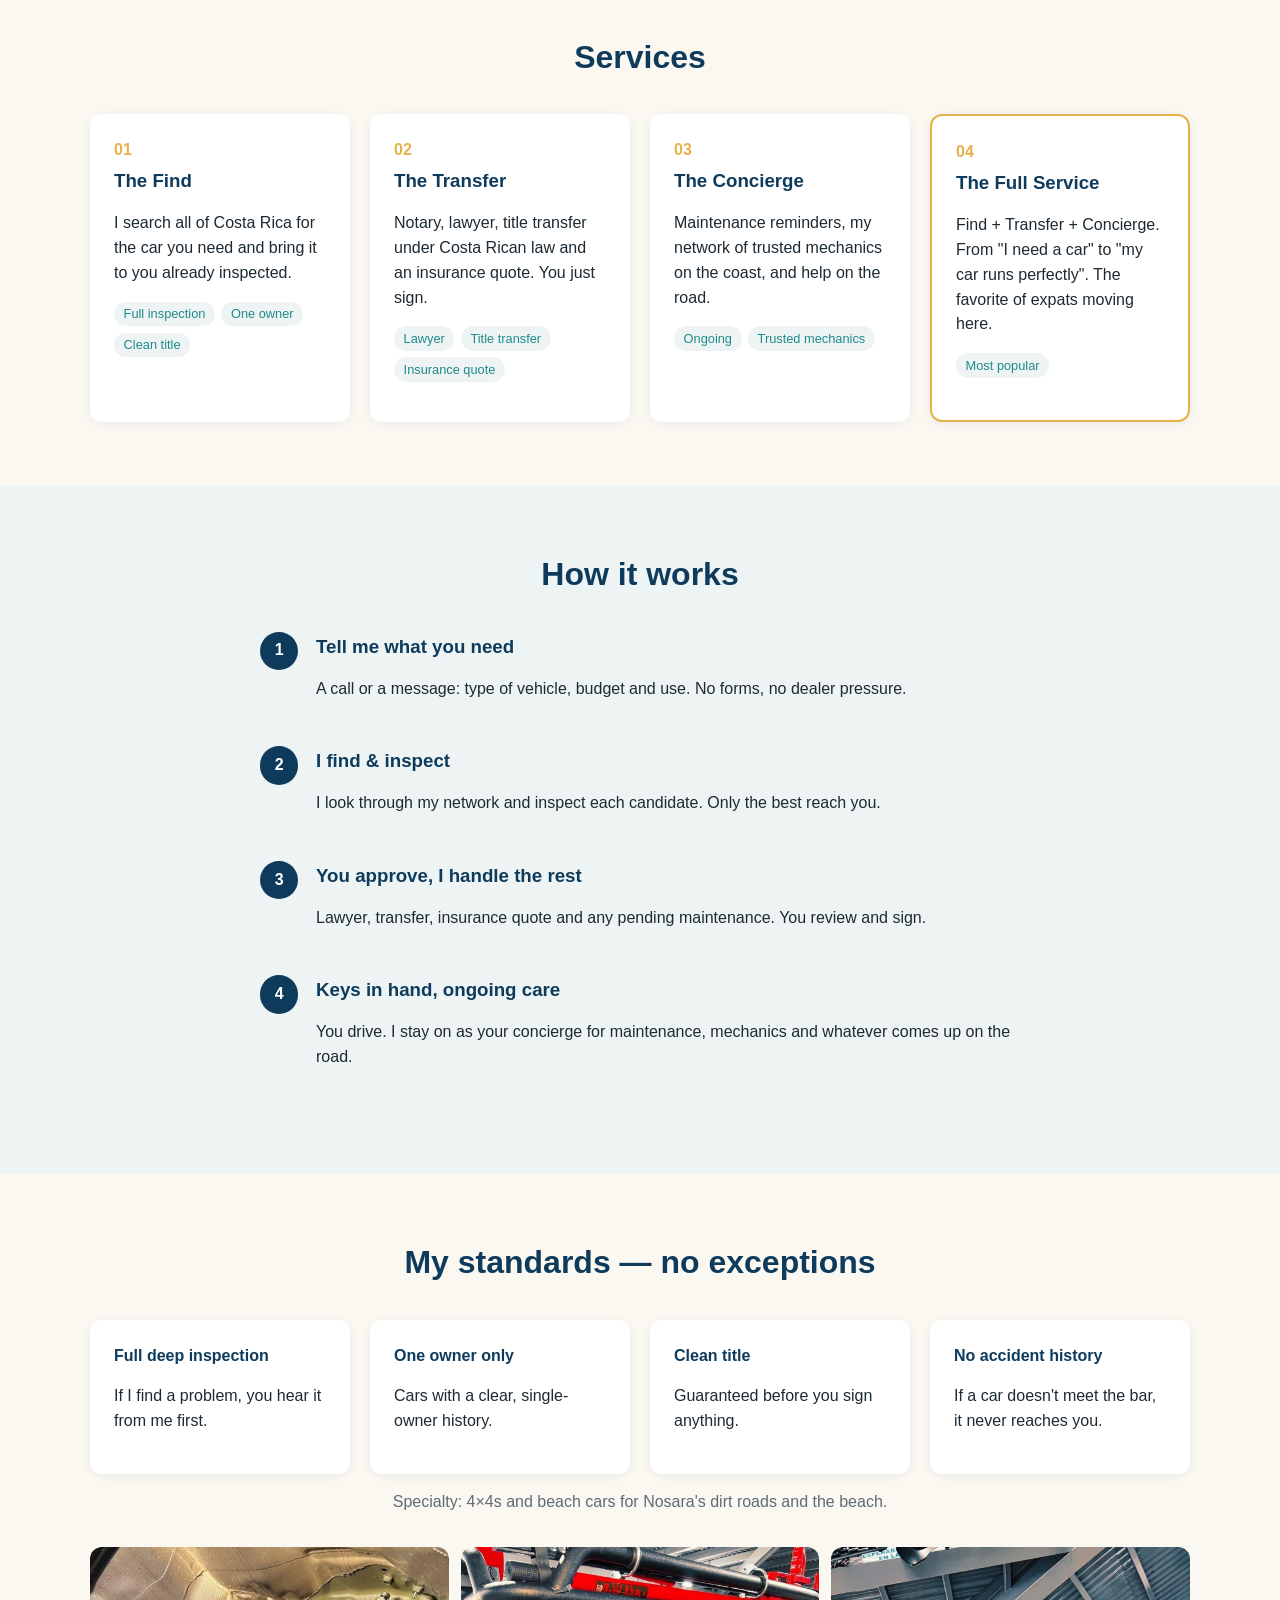
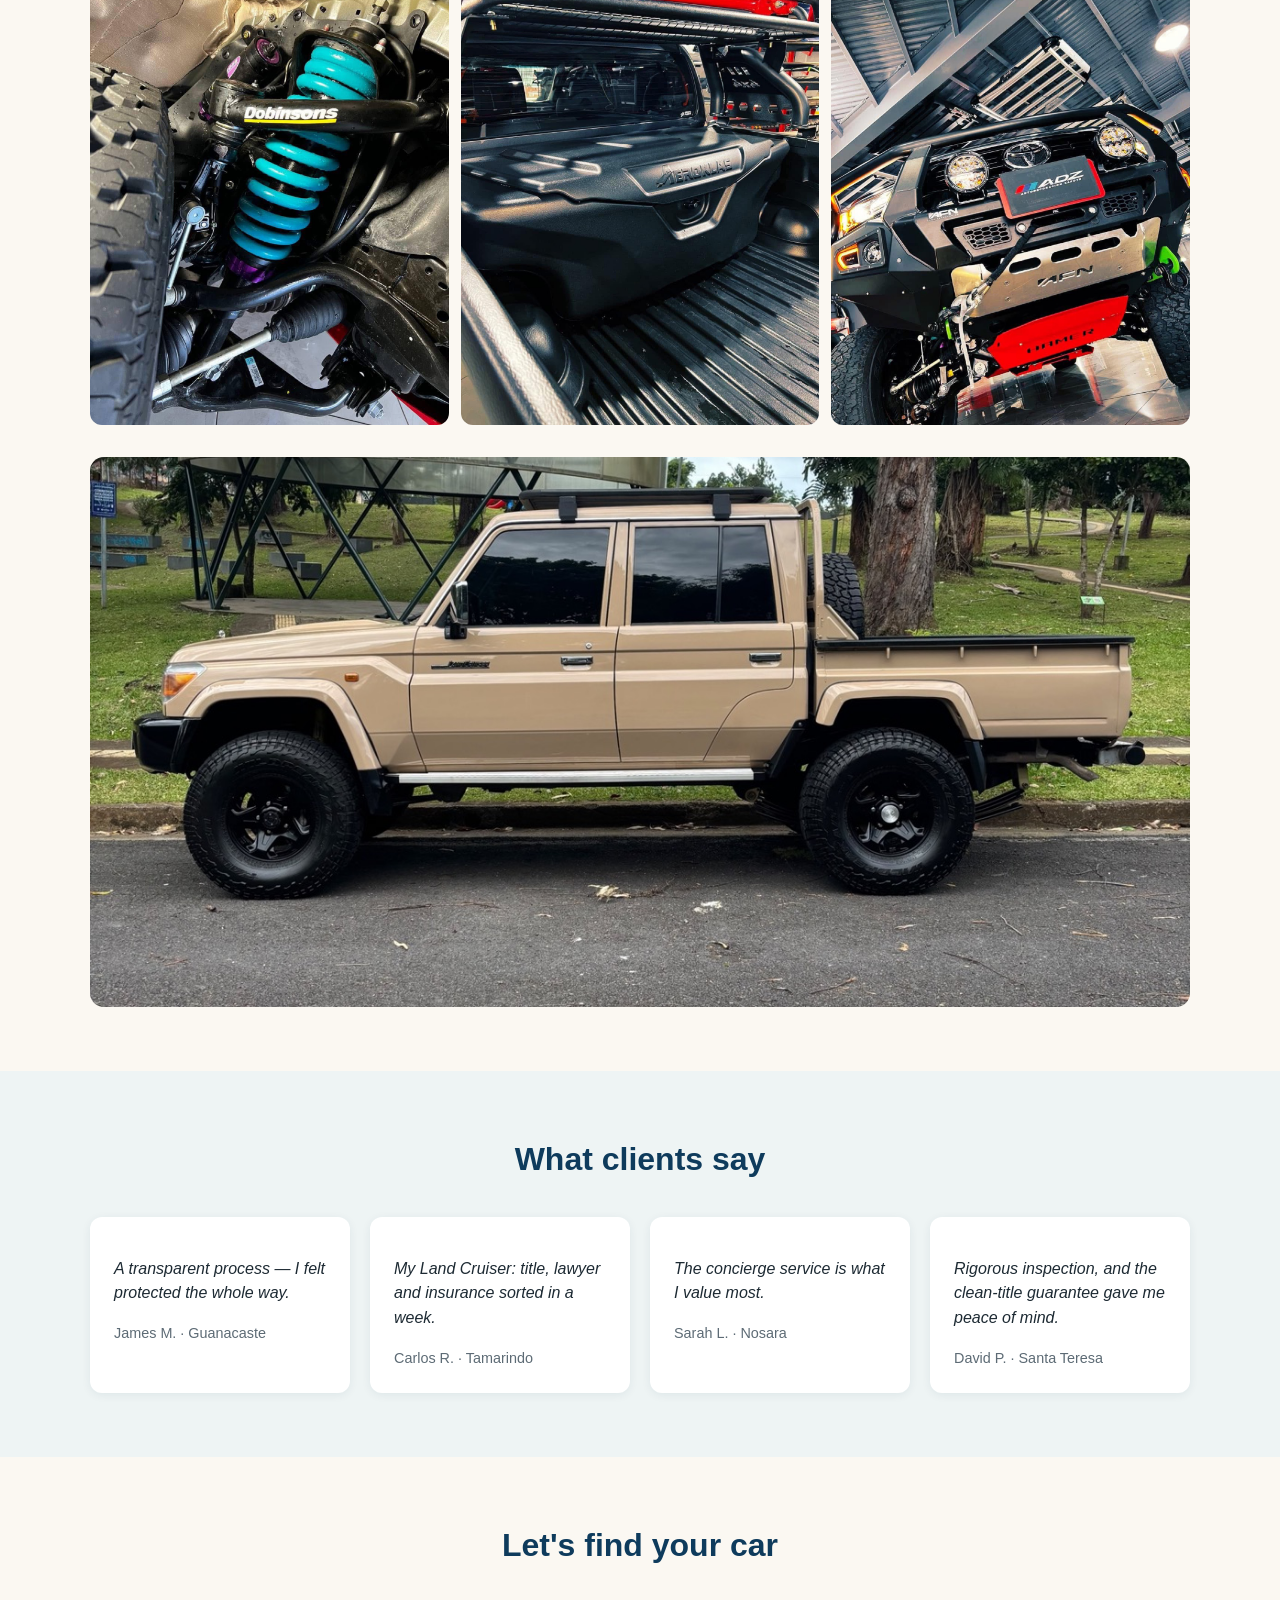
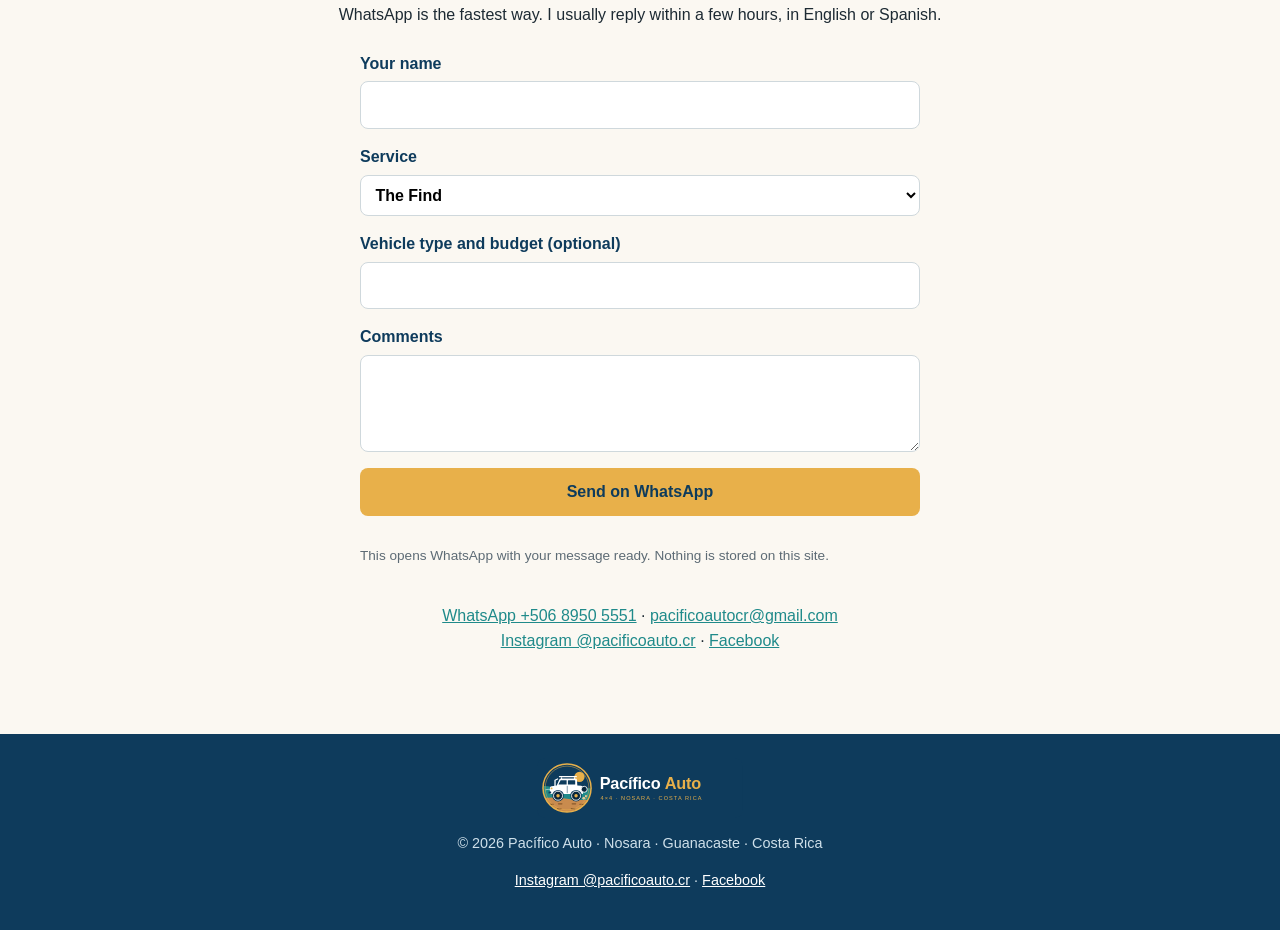
==== commit 3a55cdab: "portada: fotos de la Hilux SRV 2023 Hilux de frente arriba, una tarjeta por auto en "Autos en venta"" ====
--- a/index.html
+++ b/index.html
@@ -17,7 +17,7 @@
 <link rel="icon" href="img/icon.svg" type="image/svg+xml">
 <link rel="apple-touch-icon" href="img/pacifico-auto-icono.png">
 <meta property="og:image" content="https://pacificoautocr.com/img/pacifico-auto-cuadrado.png">
-<link rel="stylesheet" href="css/style.css?v=2">
+<link rel="stylesheet" href="css/style.css?v=3">
 </head>
 <body>
 
@@ -57,28 +57,37 @@
     <p class="note"><span class="en">Not a dealership. No lot. One person, from the first call to the keys.</span><span class="es">No soy agencia ni tengo lote. Una sola persona, de la primera llamada a las llaves.</span></p>
    </div>
     <figure class="hero-foto">
-      <a href="autos/toyota-land-cruiser-79-v8/index.html">
-        <img src="autos/toyota-land-cruiser-79-v8/fotos/01-tres-cuartos.jpg" alt="2022 Toyota Land Cruiser 79 V8" width="1200" height="1600">
+      <a href="autos/toyota-hilux-srv-2023/index.html">
+        <img src="autos/toyota-hilux-srv-2023/fotos/01-frente.jpg" alt="2023 Toyota Hilux SRV" width="1200" height="1600">
       </a>
-      <figcaption><span class="en">Available now:</span><span class="es">Disponible:</span> <a href="autos/toyota-land-cruiser-79-v8/index.html">2022 Toyota Land Cruiser 79 V8</a></figcaption>
+      <figcaption><span class="en">Available now:</span><span class="es">Disponible:</span> <a href="autos/toyota-hilux-srv-2023/index.html">2023 Toyota Hilux SRV</a> · <a href="autos/toyota-land-cruiser-79-v8/index.html">2022 Toyota Land Cruiser 79 V8</a></figcaption>
     </figure>
   </div>
 </section>
 
 <section id="for-sale" class="en-venta">
   <h2><span class="en">Cars for sale</span><span class="es">Autos en venta</span></h2>
-  <div class="tira">
-    <a href="autos/toyota-land-cruiser-79-v8/index.html"><img src="autos/toyota-land-cruiser-79-v8/fotos/07-puerta-abierta.jpg" alt="Toyota Land Cruiser 79 V8, puerta abierta" loading="lazy"></a>
-    <a href="autos/toyota-land-cruiser-79-v8/index.html"><img src="autos/toyota-land-cruiser-79-v8/fotos/05-tres-cuartos-trasero.jpg" alt="Toyota Land Cruiser 79 V8, tres cuartos trasero" loading="lazy"></a>
-    <a href="autos/toyota-land-cruiser-79-v8/index.html"><img src="autos/toyota-land-cruiser-79-v8/fotos/02-frente.jpg" alt="Toyota Land Cruiser 79 V8, frente" loading="lazy"></a>
-  </div>
-  <div class="pie">
-    <h3>2022 Toyota Land Cruiser 79 V8 · <span class="en">Dubai version</span><span class="es">versión Dubai</span></h3>
-    <div>
-      <a class="btn" href="autos/toyota-land-cruiser-79-v8/index.html"><span class="en">See this car</span><span class="es">Ver este auto</span></a>
-      <a href="autos/index.html"><span class="en">All cars</span><span class="es">Todos los autos</span></a>
-    </div>
-  </div>
+  <div class="venta-grid">
+    <a class="venta-card" href="autos/toyota-hilux-srv-2023/index.html">
+      <div class="venta-fotos">
+        <img src="autos/toyota-hilux-srv-2023/fotos/02-atras.jpg" alt="Toyota Hilux SRV 2023, atrás" loading="lazy">
+        <img src="autos/toyota-hilux-srv-2023/fotos/03-roof-rack-tanque.jpg" alt="Toyota Hilux SRV 2023, roof rack y tanque de agua" loading="lazy">
+        <img src="autos/toyota-hilux-srv-2023/fotos/06-llanta.jpg" alt="Toyota Hilux SRV 2023, llanta" loading="lazy">
+      </div>
+      <h3><span class="en">2023 Toyota Hilux SRV · 2.8 diesel</span><span class="es">2023 Toyota Hilux SRV · 2.8 diésel</span></h3>
+      <span class="btn"><span class="en">See this car</span><span class="es">Ver este auto</span></span>
+    </a>
+    <a class="venta-card" href="autos/toyota-land-cruiser-79-v8/index.html">
+      <div class="venta-fotos">
+        <img src="autos/toyota-land-cruiser-79-v8/fotos/01-tres-cuartos.jpg" alt="Toyota Land Cruiser 79 V8" loading="lazy">
+        <img src="autos/toyota-land-cruiser-79-v8/fotos/05-tres-cuartos-trasero.jpg" alt="Toyota Land Cruiser 79 V8, tres cuartos trasero" loading="lazy">
+        <img src="autos/toyota-land-cruiser-79-v8/fotos/07-puerta-abierta.jpg" alt="Toyota Land Cruiser 79 V8, puerta abierta" loading="lazy">
+      </div>
+      <h3><span class="en">2022 Toyota Land Cruiser 79 V8 · Dubai version</span><span class="es">2022 Toyota Land Cruiser 79 V8 · versión Dubai</span></h3>
+      <span class="btn"><span class="en">See this car</span><span class="es">Ver este auto</span></span>
+    </a>
+  </div>
+  <p class="center"><a href="autos/index.html"><span class="en">All cars</span><span class="es">Todos los autos</span></a></p>
 </section>
 
 <section id="services">
@@ -146,6 +155,11 @@
       <p class="en">If a car doesn't meet the bar, it never reaches you.</p><p class="es">Si un auto no cumple, nunca le llega.</p></div>
   </div>
   <p class="center muted"><span class="en">Specialty: 4×4s and beach cars for Nosara's dirt roads and the beach.</span><span class="es">Especialidad: 4×4 y playeros para las calles de tierra de Nosara y la playa.</span></p>
+  <div class="detalles">
+    <img src="autos/toyota-hilux-srv-2023/fotos/05-suspension.jpg" alt="Suspensión Dobinsons de la Toyota Hilux SRV 2023" loading="lazy">
+    <img src="autos/toyota-hilux-srv-2023/fotos/07-cajon.jpg" alt="Cajón de la Toyota Hilux SRV 2023" loading="lazy">
+    <img src="autos/toyota-hilux-srv-2023/fotos/04-bumper-afn.jpg" alt="Bumper AFN de la Toyota Hilux SRV 2023" loading="lazy">
+  </div>
   <figure class="banda-foto">
     <img src="autos/toyota-land-cruiser-79-v8/fotos/04-lateral.jpg" alt="Toyota Land Cruiser 79 V8, vista lateral" loading="lazy">
   </figure>
--- a/css/style.css
+++ b/css/style.css
@@ -81,20 +81,25 @@
 /* --- Fotos en la portada --- */
 .hero-inner.con-foto{max-width:1100px;display:grid;grid-template-columns:minmax(0,1.25fr) minmax(0,1fr);gap:2.5rem;align-items:center}
 .hero-foto{margin:0}
-.hero-foto img{display:block;width:100%;height:auto;aspect-ratio:4/5;object-fit:cover;object-position:50% 72%;border-radius:14px;box-shadow:0 12px 32px rgba(0,0,0,.3)}
+.hero-foto img{display:block;width:100%;height:auto;aspect-ratio:4/5;object-fit:cover;object-position:50% 60%;border-radius:14px;box-shadow:0 12px 32px rgba(0,0,0,.3)}
 .hero-foto figcaption{font-size:.85rem;opacity:.85;margin-top:.5rem}
 .hero-foto a{color:#fff}
-.en-venta .tira{display:grid;grid-template-columns:2fr 1fr 1fr;grid-auto-rows:380px;gap:.75rem;max-width:1100px;margin:0 auto}
-.en-venta .tira img{display:block;width:100%;height:100%;object-fit:cover;object-position:50% 65%;border-radius:12px}
-.en-venta .pie{max-width:1100px;margin:1rem auto 0;display:flex;flex-wrap:wrap;align-items:center;justify-content:space-between;gap:1rem}
-.en-venta .pie h3{margin:0;color:var(--ocean)}
-.en-venta .pie .btn{background:var(--ocean);color:#fff}
+.venta-grid{display:grid;grid-template-columns:1fr 1fr;gap:1.5rem;max-width:1100px;margin:0 auto 1rem}
+.venta-card{display:block;background:var(--card);border-radius:14px;overflow:hidden;box-shadow:0 2px 10px rgba(14,59,92,.07);text-decoration:none;color:var(--ink);padding-bottom:1.2rem}
+.venta-fotos{display:grid;grid-template-columns:2fr 1fr;grid-template-rows:170px 170px;gap:4px}
+.venta-fotos img{display:block;width:100%;height:100%;object-fit:cover;object-position:50% 65%}
+.venta-fotos img:first-child{grid-row:1/3}
+.venta-card h3{margin:1rem 1.2rem .6rem;color:var(--ocean)}
+.venta-card .btn{margin:0 1.2rem;background:var(--ocean);color:#fff}
+.detalles{display:grid;grid-template-columns:repeat(3,1fr);gap:.75rem;max-width:1100px;margin:2rem auto 0}
+.detalles img{display:block;width:100%;aspect-ratio:3/4;object-fit:cover;border-radius:12px}
 .banda-foto{max-width:1100px;margin:2rem auto 0}
 .banda-foto img{display:block;width:100%;aspect-ratio:2/1;object-fit:cover;object-position:50% 52%;border-radius:14px}
 @media(max-width:800px){
   .hero-inner.con-foto{grid-template-columns:1fr;gap:1.5rem}
   .hero-foto img{aspect-ratio:4/3}
-  .en-venta .tira{grid-template-columns:1fr 1fr;grid-auto-rows:220px}
-  .en-venta .tira a:first-child{grid-column:1/-1}
+  .venta-grid{grid-template-columns:1fr}
+  .venta-fotos{grid-template-rows:130px 130px}
+  .detalles{gap:.4rem}
   .banda-foto img{aspect-ratio:4/3}
 }
